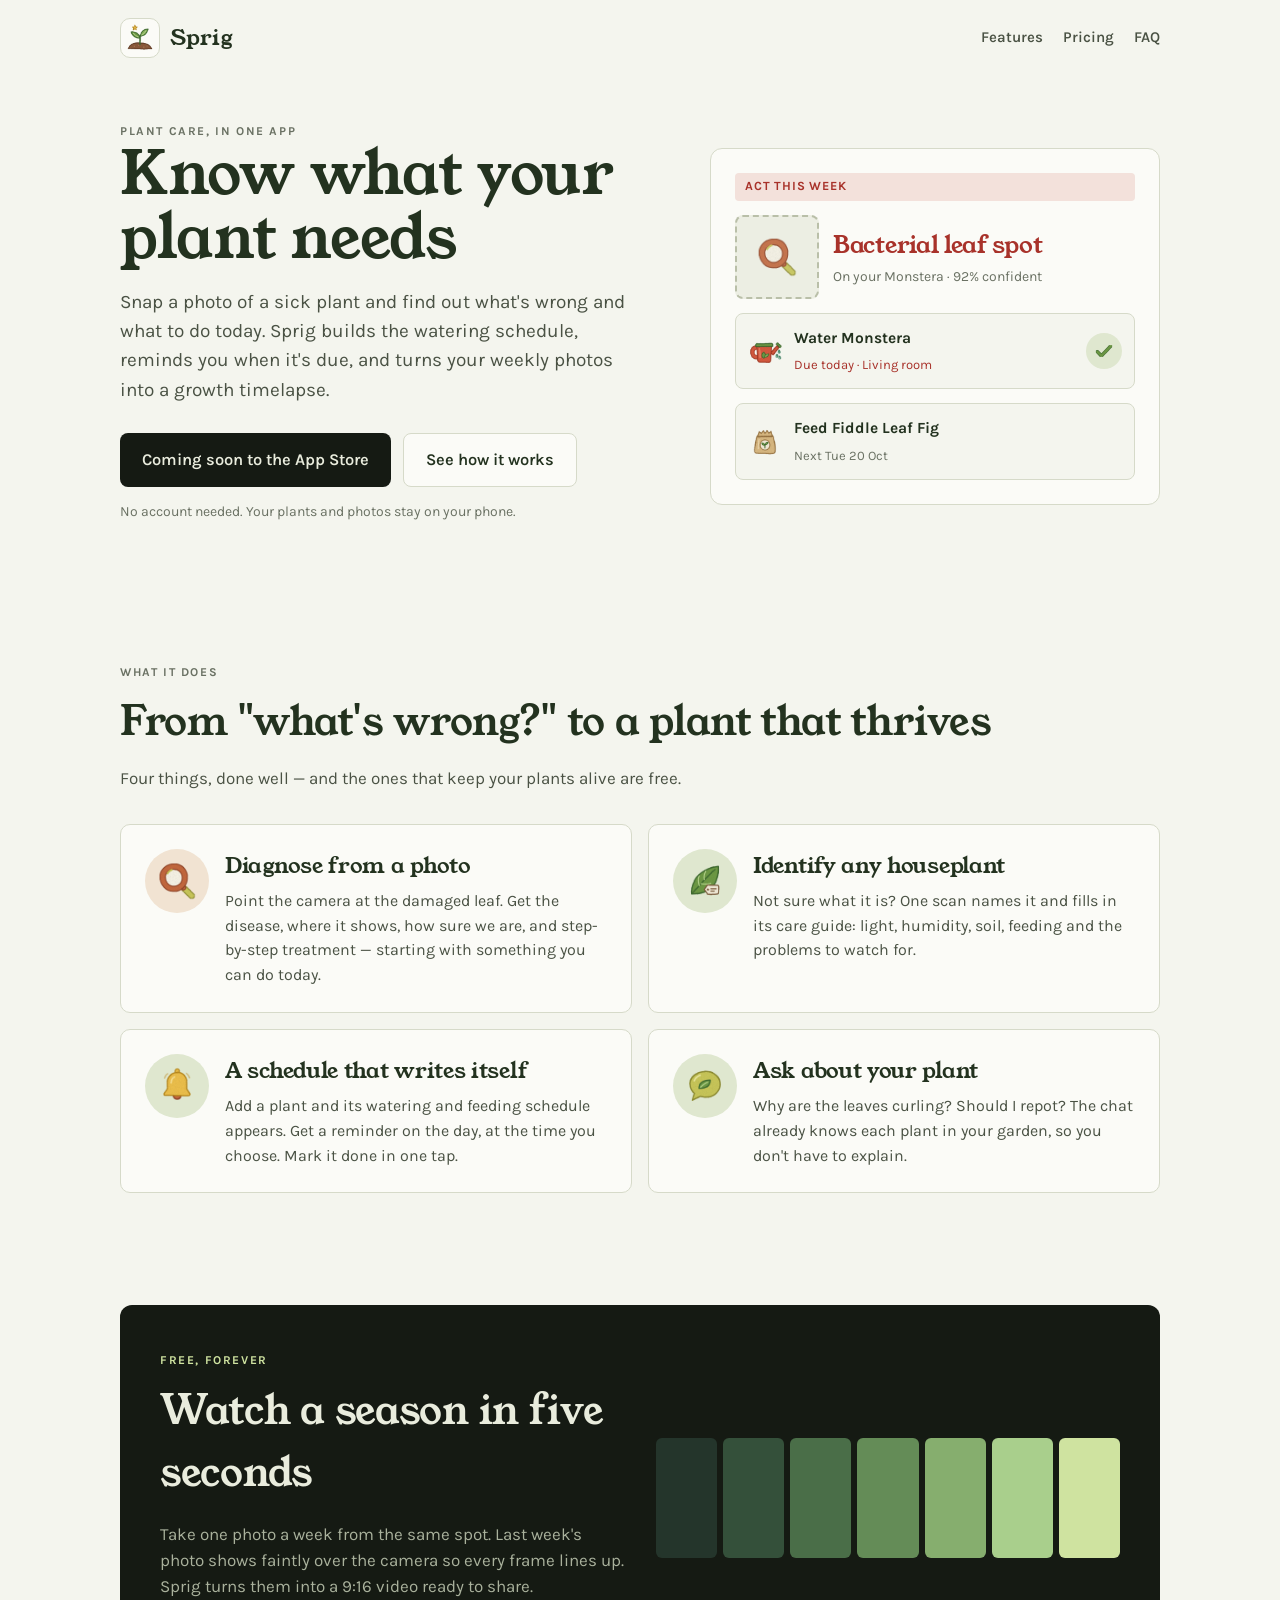
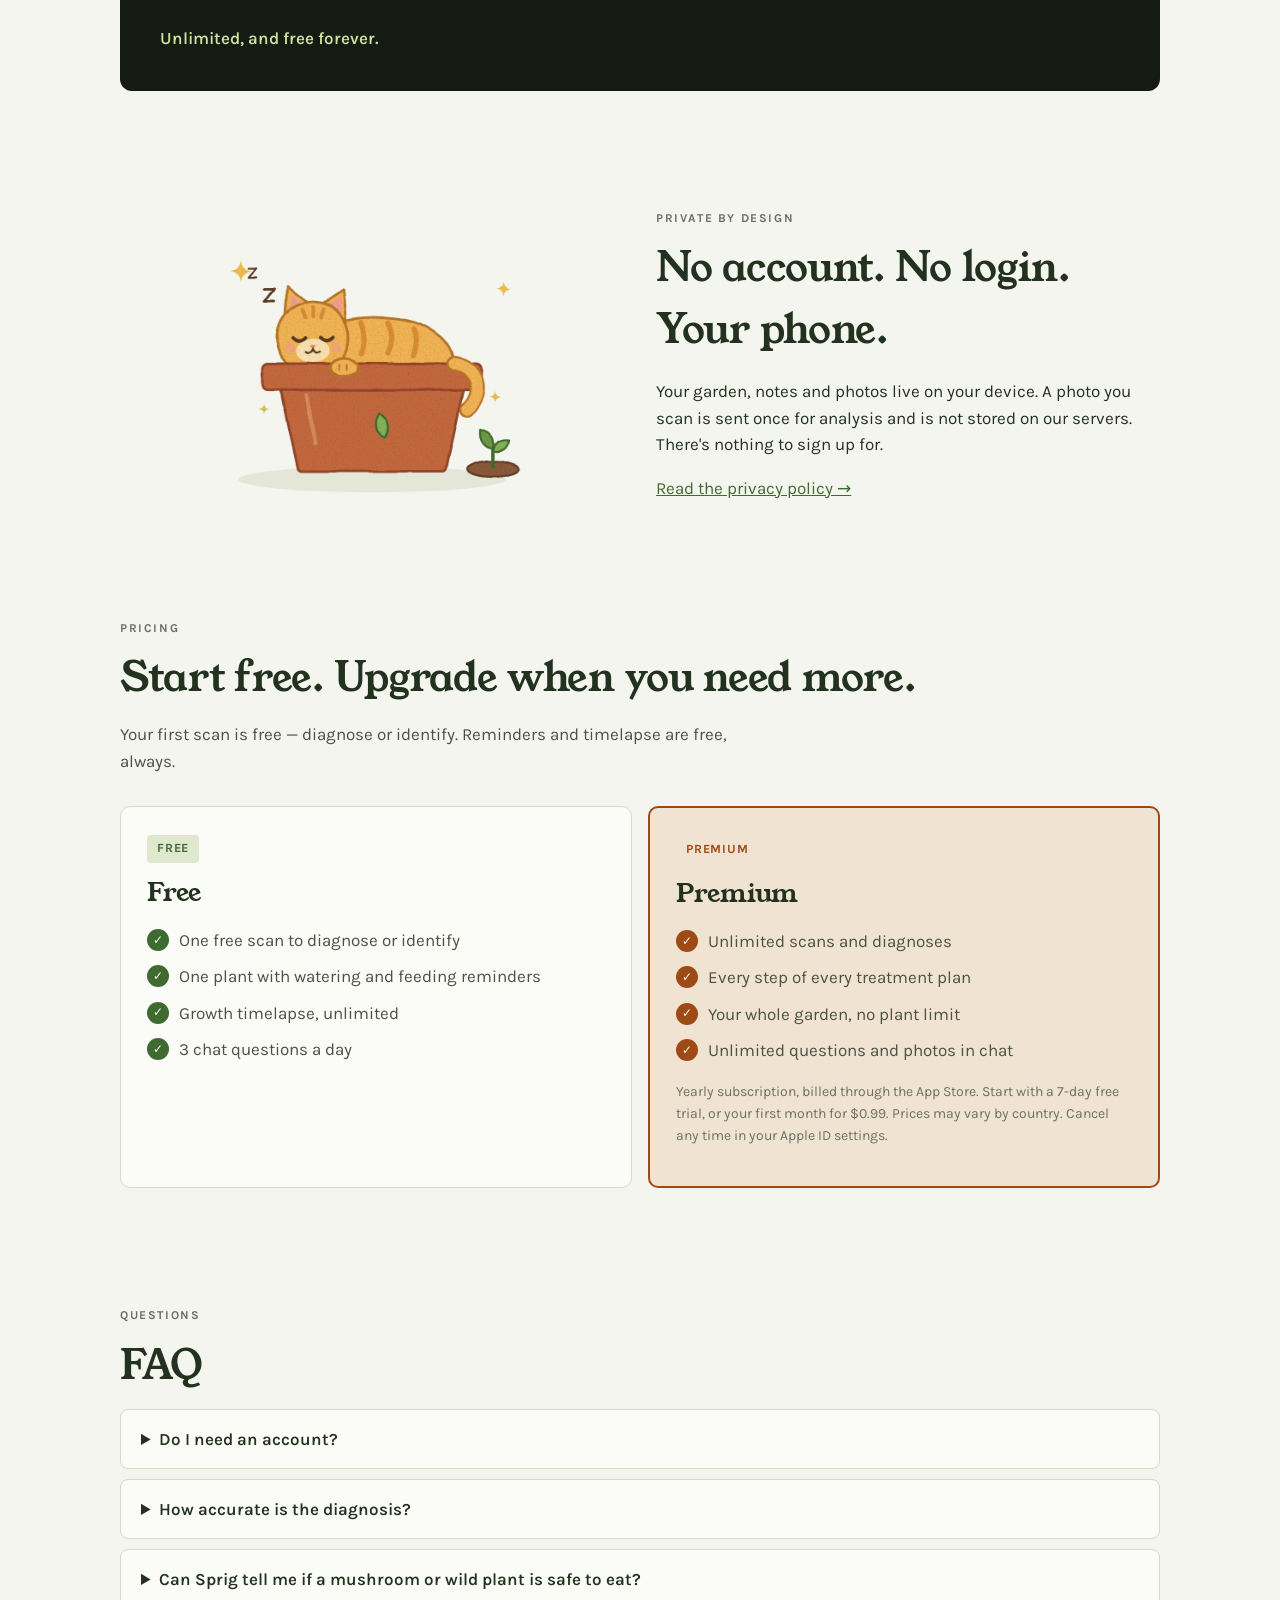
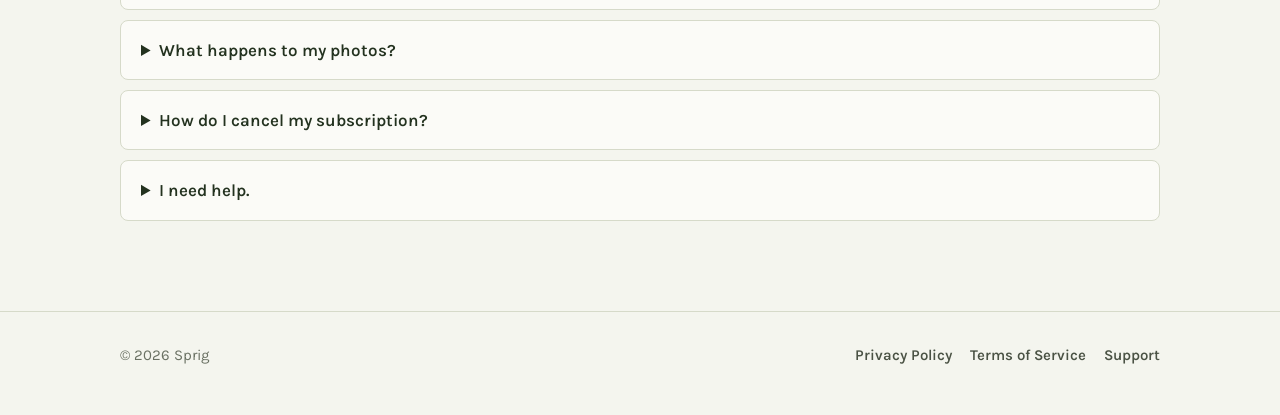
==== index.html @ 71e0907e "Landing page, Privacy Policy and Terms of Service Static site in the app's Herbarium style, deployed" ====
<!doctype html>
<html lang="en">
<head>
  <meta charset="utf-8">
  <meta name="viewport" content="width=device-width, initial-scale=1">
  <title>Sprig — Plant care, diagnosis and growth timelapse</title>
  <meta name="description" content="Scan a sick plant and find out what's wrong. Sprig builds the watering schedule, reminds you when it's due, answers your plant questions and turns weekly photos into a growth timelapse.">
  <meta property="og:title" content="Sprig — Know what your plant needs">
  <meta property="og:description" content="Diagnosis from a photo, an automatic watering schedule, a plant chat and a growth timelapse. No account needed.">
  <meta property="og:image" content="assets/img/ill_empty_timelapse.png">
  <link rel="icon" type="image/png" href="assets/icons/ic_timelapse.png">
  <link rel="apple-touch-icon" href="assets/icons/ic_timelapse.png">
  <link rel="preconnect" href="https://fonts.googleapis.com">
  <link rel="preconnect" href="https://fonts.gstatic.com" crossorigin>
  <link href="https://fonts.googleapis.com/css2?family=Karla:ital,wght@0,400;0,500;0,600;0,700;1,400&family=Young+Serif&display=swap" rel="stylesheet">
  <link rel="stylesheet" href="styles.css">
</head>
<body>
  <header class="wrap top">
    <a class="brand" href="./"><span class="tile"><img src="assets/icons/ic_timelapse.png" alt=""></span><span>Sprig</span></a>
    <nav>
      <a class="hide-sm" href="#features">Features</a>
      <a class="hide-sm" href="#pricing">Pricing</a>
      <a href="#faq">FAQ</a>
    </nav>
  </header>

  <main>
    <div class="wrap hero">
      <div>
        <span class="overline">Plant care, in one app</span>
        <h1>Know what your plant needs</h1>
        <p class="lead">Snap a photo of a sick plant and find out what's wrong and what to do today. Sprig builds the watering schedule, reminds you when it's due, and turns your weekly photos into a growth timelapse.</p>
        <div class="cta">
          <span class="btn dark" aria-label="Coming soon to the App Store"> Coming soon to the App Store</span>
          <a class="btn outline" href="#features">See how it works</a>
        </div>
        <p class="note">No account needed. Your plants and photos stay on your phone.</p>
      </div>
      <div class="hero-art" aria-hidden="true">
        <span class="chip alert">Act this week</span>
        <div class="dx">
          <div class="ph"><img src="assets/icons/ic_diagnose.png" alt=""></div>
          <div><h3>Bacterial leaf spot</h3><p>On your Monstera · 92% confident</p></div>
        </div>
        <div class="task">
          <img src="assets/icons/ic_water.png" alt="">
          <div><b>Water Monstera</b><span>Due today · Living room</span></div>
          <div class="done"><img src="assets/icons/ic_done.png" alt=""></div>
        </div>
        <div class="task">
          <img src="assets/icons/ic_feed.png" alt="">
          <div><b>Feed Fiddle Leaf Fig</b><span style="color:var(--text-muted)">Next Tue 20 Oct</span></div>
        </div>
      </div>
    </div>

    <section id="features">
      <div class="wrap">
        <span class="overline">What it does</span>
        <h2>From "what's wrong?" to a plant that thrives</h2>
        <p class="sub">Four things, done well — and the ones that keep your plants alive are free.</p>
        <div class="features">
          <div class="feature">
            <div class="circle warm"><img src="assets/icons/ic_diagnose.png" alt=""></div>
            <div><h3>Diagnose from a photo</h3><p>Point the camera at the damaged leaf. Get the disease, where it shows, how sure we are, and step-by-step treatment — starting with something you can do today.</p></div>
          </div>
          <div class="feature">
            <div class="circle"><img src="assets/icons/ic_identify.png" alt=""></div>
            <div><h3>Identify any houseplant</h3><p>Not sure what it is? One scan names it and fills in its care guide: light, humidity, soil, feeding and the problems to watch for.</p></div>
          </div>
          <div class="feature">
            <div class="circle"><img src="assets/icons/ic_reminder.png" alt=""></div>
            <div><h3>A schedule that writes itself</h3><p>Add a plant and its watering and feeding schedule appears. Get a reminder on the day, at the time you choose. Mark it done in one tap.</p></div>
          </div>
          <div class="feature">
            <div class="circle"><img src="assets/icons/ic_chat.png" alt=""></div>
            <div><h3>Ask about your plant</h3><p>Why are the leaves curling? Should I repot? The chat already knows each plant in your garden, so you don't have to explain.</p></div>
          </div>
        </div>
      </div>
    </section>

    <section>
      <div class="wrap">
        <div class="timelapse">
          <div>
            <span class="overline">Free, forever</span>
            <h2>Watch a season in five seconds</h2>
            <p>Take one photo a week from the same spot. Last week's photo shows faintly over the camera so every frame lines up. Sprig turns them into a 9:16 video ready to share.</p>
            <span class="tag">Unlimited, and free forever.</span>
          </div>
          <div class="strip" aria-hidden="true">
            <span style="background:#24352B"></span><span style="background:#34503A"></span><span style="background:#4A6E48"></span><span style="background:#648C57"></span><span style="background:#86AE6E"></span><span style="background:#A9CF8C"></span><span style="background:#CFE3A0"></span>
          </div>
        </div>
      </div>
    </section>

    <section>
      <div class="wrap illo">
        <img src="assets/img/ill_empty_garden.png" alt="An orange cat asleep in an empty flower pot">
        <div>
          <span class="overline">Private by design</span>
          <h2>No account. No login. Your phone.</h2>
          <p class="sub">Your garden, notes and photos live on your device. A photo you scan is sent once for analysis and is not stored on our servers. There's nothing to sign up for.</p>
          <a href="privacy.html">Read the privacy policy →</a>
        </div>
      </div>
    </section>

    <section id="pricing">
      <div class="wrap">
        <span class="overline">Pricing</span>
        <h2>Start free. Upgrade when you need more.</h2>
        <p class="sub">Your first scan is free — diagnose or identify. Reminders and timelapse are free, always.</p>
        <div class="plans">
          <div class="plan">
            <span class="chip ok">Free</span>
            <h3>Free</h3>
            <ul>
              <li>One free scan to diagnose or identify</li>
              <li>One plant with watering and feeding reminders</li>
              <li>Growth timelapse, unlimited</li>
              <li>3 chat questions a day</li>
            </ul>
          </div>
          <div class="plan premium">
            <span class="chip premium">Premium</span>
            <h3>Premium</h3>
            <ul>
              <li>Unlimited scans and diagnoses</li>
              <li>Every step of every treatment plan</li>
              <li>Your whole garden, no plant limit</li>
              <li>Unlimited questions and photos in chat</li>
            </ul>
            <p class="price">Yearly subscription, billed through the App Store. Start with a 7-day free trial, or your first month for $0.99. Prices may vary by country. Cancel any time in your Apple ID settings.</p>
          </div>
        </div>
      </div>
    </section>

    <section id="faq" class="faq">
      <div class="wrap">
        <span class="overline">Questions</span>
        <h2>FAQ</h2>
        <details><summary>Do I need an account?</summary><p>No. Sprig works without sign-up. Your purchases are tied to your Apple ID, so you can restore them on a new device from Settings → Restore purchases.</p></details>
        <details><summary>How accurate is the diagnosis?</summary><p>Sprig uses an AI model and shows how confident it is. A clear, well-lit photo of the affected leaf gives the best result. Treat the result as guidance, not a guarantee — if a plant matters a lot to you, check with a local nursery too.</p></details>
        <details><summary>Can Sprig tell me if a mushroom or wild plant is safe to eat?</summary><p>No, and it never will. Misidentifying something you eat can poison you. Sprig declines these questions on purpose.</p></details>
        <details><summary>What happens to my photos?</summary><p>They stay on your phone. When you scan, the photo is sent once to be analysed and is not kept on our servers. See the <a href="privacy.html">privacy policy</a> for the details.</p></details>
        <details><summary>How do I cancel my subscription?</summary><p>On your iPhone: Settings → your name → Subscriptions → Sprig → Cancel. You keep Premium until the end of the period you paid for.</p></details>
        <details><summary>I need help.</summary><p>Email <a href="mailto:leemint2802@gmail.com">leemint2802@gmail.com</a> — a real person reads every message.</p></details>
      </div>
    </section>
  </main>

  <footer>
    <div class="wrap row">
      <span>© 2026 Sprig</span>
      <nav>
        <a href="privacy.html">Privacy Policy</a>
        <a href="terms.html">Terms of Service</a>
        <a href="mailto:leemint2802@gmail.com">Support</a>
      </nav>
    </div>
  </footer>
</body>
</html>
---- styles.css ----
/* Sprig — Herbarium tokens, the same as the app (docs/design/plantdoc-tokens.json). */
:root {
  --bg-page: #F4F5EE;
  --bg-card: #FBFBF7;
  --bg-surface: #E9ECDF;
  --bg-sunken: #ECEEE3;
  --text-primary: #23321F;
  --text-body: #4A5244;
  --text-muted: #6A7163;
  --border: #D6DAC9;
  --brand: #3F6B30;
  --brand-tint: #DFE7CF;
  --on-brand: #FBFBF7;
  --paywall: #9E4A17;
  --paywall-tint: #F1E3D2;
  --dark: #151A13;
  --dark-text: #E9ECDD;
  --dark-sub: #A9B19C;
  --accent: #CFE3A0;
  --display: 'Young Serif', Georgia, serif;
  --body: 'Karla', system-ui, -apple-system, sans-serif;
}

* { box-sizing: border-box; }
html { -webkit-text-size-adjust: 100%; }
body {
  margin: 0;
  background: var(--bg-page);
  color: var(--text-primary);
  font: 400 17px/1.55 var(--body);
}
img { max-width: 100%; display: block; }
a { color: var(--brand); }
h1, h2, h3 { font-family: var(--display); font-weight: 400; margin: 0; letter-spacing: -0.3px; }

.wrap { max-width: 1080px; margin: 0 auto; padding: 0 20px; }

/* --- header ----------------------------------------------------------- */
.top {
  display: flex; align-items: center; justify-content: space-between;
  padding-block: 18px;
}
.brand { display: flex; align-items: center; gap: 10px; text-decoration: none; color: var(--text-primary); }
.brand .tile {
  width: 40px; height: 40px; border-radius: 10px; background: var(--bg-card);
  border: 1px solid var(--border); display: grid; place-items: center;
}
.brand .tile img { width: 30px; }
.brand span { font: 400 22px/1 var(--display); }
.top nav { display: flex; gap: 20px; font-weight: 600; font-size: 15px; }
.top nav a { color: var(--text-body); text-decoration: none; }
.top nav a:hover { color: var(--brand); }

/* --- buttons ---------------------------------------------------------- */
.btn {
  display: inline-flex; align-items: center; justify-content: center; gap: 8px;
  height: 54px; padding: 0 22px; border-radius: 8px;
  font: 600 16.5px/1 var(--body); text-decoration: none; border: 0;
}
.btn.primary { background: var(--brand); color: var(--on-brand); }
.btn.outline { background: var(--bg-card); color: var(--text-primary); border: 1px solid var(--border); }
.btn.dark { background: var(--dark); color: var(--dark-text); }
.btn small { font-weight: 500; opacity: .75; }

/* --- hero ------------------------------------------------------------- */
.hero {
  display: grid; grid-template-columns: 1.1fr .9fr; gap: 40px; align-items: center;
  padding-block: 40px 64px;
}
.hero h1 { font-size: clamp(38px, 6vw, 60px); line-height: 1.06; }
.hero p.lead { font-size: 19px; color: var(--text-body); max-width: 520px; margin: 18px 0 28px; }
.hero .cta { display: flex; flex-wrap: wrap; gap: 12px; align-items: center; }
.hero .note { margin-top: 14px; font-size: 14px; color: var(--text-muted); }
.hero-art {
  background: var(--bg-card); border: 1px solid var(--border); border-radius: 12px;
  padding: 24px; display: grid; gap: 14px;
}
.chip {
  display: inline-flex; align-items: center; gap: 6px; height: 28px; padding: 0 10px;
  border-radius: 4px; font-size: 12.5px; font-weight: 700; letter-spacing: .8px; text-transform: uppercase;
}
.chip.alert { background: #F3E1DB; color: #A8322A; }
.chip.ok { background: var(--brand-tint); color: var(--brand); }
.chip.premium { background: var(--paywall-tint); color: var(--paywall); }
.dx { display: flex; gap: 14px; align-items: center; }
.dx .ph {
  width: 84px; height: 84px; border-radius: 8px; flex: none;
  background: var(--bg-sunken); border: 2px dashed #B9BFA8; display: grid; place-items: center;
}
.dx .ph img { width: 44px; opacity: .9; }
.dx h3 { font-size: 24px; color: #A8322A; }
.dx p { margin: 2px 0 0; font-size: 14px; color: var(--text-muted); }
.task {
  display: flex; align-items: center; gap: 12px; padding: 12px; border-radius: 8px;
  border: 1px solid var(--border); background: var(--bg-page);
}
.task img { width: 34px; }
.task b { display: block; font-size: 15.5px; }
.task span { font-size: 13px; color: #A8322A; }
.task .done { margin-left: auto; width: 36px; height: 36px; border-radius: 50%; background: var(--brand-tint); display: grid; place-items: center; }
.task .done img { width: 24px; }

/* --- sections --------------------------------------------------------- */
section { padding: 56px 0; }
.overline { font-size: 12px; font-weight: 700; letter-spacing: 1.6px; text-transform: uppercase; color: var(--text-muted); }
section h2 { font-size: clamp(30px, 4vw, 40px); margin: 8px 0 12px; }
section > .wrap > p.sub { color: var(--text-body); max-width: 620px; margin: 0 0 32px; }

.features { display: grid; grid-template-columns: repeat(2, 1fr); gap: 16px; }
.feature {
  background: var(--bg-card); border: 1px solid var(--border); border-radius: 10px; padding: 24px;
  display: grid; grid-template-columns: 64px 1fr; gap: 16px; align-items: start;
}
.feature .circle { width: 64px; height: 64px; border-radius: 50%; background: var(--brand-tint); display: grid; place-items: center; }
.feature .circle.warm { background: var(--paywall-tint); }
.feature .circle img { width: 42px; }
.feature h3 { font-size: 22px; margin-bottom: 6px; }
.feature p { margin: 0; color: var(--text-body); font-size: 16px; }

.timelapse {
  background: var(--dark); color: var(--dark-text); border-radius: 12px; padding: 40px;
  display: grid; grid-template-columns: 1fr 1fr; gap: 32px; align-items: center;
}
.timelapse h2 { color: var(--dark-text); }
.timelapse p { color: var(--dark-sub); }
.timelapse .overline { color: var(--accent); }
.strip { display: flex; gap: 6px; }
.strip span { flex: 1; height: 120px; border-radius: 6px; }
.timelapse .tag { display: inline-block; margin-top: 8px; color: var(--accent); font-weight: 600; }

.illo { display: grid; grid-template-columns: 1fr 1fr; gap: 32px; align-items: center; }
.illo img { max-width: 360px; margin: 0 auto; }

.plans { display: grid; grid-template-columns: 1fr 1fr; gap: 16px; }
.plan { background: var(--bg-card); border: 1px solid var(--border); border-radius: 10px; padding: 26px; }
.plan.premium { border: 2px solid var(--paywall); background: var(--paywall-tint); }
.plan h3 { font-size: 26px; margin: 10px 0 14px; }
.plan ul { list-style: none; padding: 0; margin: 0; display: grid; gap: 10px; }
.plan li { display: flex; gap: 10px; align-items: flex-start; color: var(--text-body); }
.plan li::before {
  content: '✓'; flex: none; width: 22px; height: 22px; border-radius: 50%;
  background: var(--brand); color: var(--on-brand); font-size: 12px; font-weight: 700;
  display: grid; place-items: center; margin-top: 2px;
}
.plan.premium li::before { background: var(--paywall); }
.plan .price { margin-top: 18px; font-size: 14px; color: var(--text-muted); }

.faq details {
  background: var(--bg-card); border: 1px solid var(--border); border-radius: 8px;
  padding: 16px 20px; margin-bottom: 10px;
}
.faq summary { cursor: pointer; font-weight: 600; font-size: 17px; }
.faq details p { margin: 10px 0 0; color: var(--text-body); }

footer { border-top: 1px solid var(--border); padding: 32px 0 48px; margin-top: 24px; font-size: 15px; color: var(--text-muted); }
footer .row { display: flex; flex-wrap: wrap; gap: 20px; justify-content: space-between; align-items: center; }
footer nav { display: flex; gap: 18px; flex-wrap: wrap; }
footer a { color: var(--text-body); font-weight: 600; text-decoration: none; }

/* --- legal pages ------------------------------------------------------ */
.legal { max-width: 760px; padding: 24px 20px 40px; margin: 0 auto; }
.legal h1 { font-size: clamp(34px, 5vw, 44px); margin: 12px 0 6px; }
.legal .updated { color: var(--text-muted); font-size: 15px; margin-bottom: 28px; }
.legal h2 { font-size: 24px; margin: 36px 0 10px; }
.legal h3 { font: 700 17px/1.4 var(--body); margin: 20px 0 6px; }
.legal p, .legal li { color: var(--text-body); }
.legal ul { padding-left: 22px; }
.legal li { margin: 6px 0; }
.legal .box { background: var(--bg-card); border: 1px solid var(--border); border-radius: 10px; padding: 18px 20px; }
.legal table { width: 100%; border-collapse: collapse; font-size: 15px; background: var(--bg-card); border: 1px solid var(--border); border-radius: 10px; overflow: hidden; }
.legal th, .legal td { text-align: left; padding: 10px 12px; border-bottom: 1px solid var(--border); vertical-align: top; color: var(--text-body); }
.legal th { color: var(--text-primary); background: var(--bg-surface); }

@media (max-width: 820px) {
  .hero, .timelapse, .illo, .plans, .features { grid-template-columns: 1fr; }
  .hero { padding-block-start: 16px; }
  .top nav .hide-sm { display: none; }
  .timelapse { padding: 28px 22px; }
  .feature { grid-template-columns: 52px 1fr; padding: 20px; }
  .feature .circle { width: 52px; height: 52px; }
  .feature .circle img { width: 34px; }
}
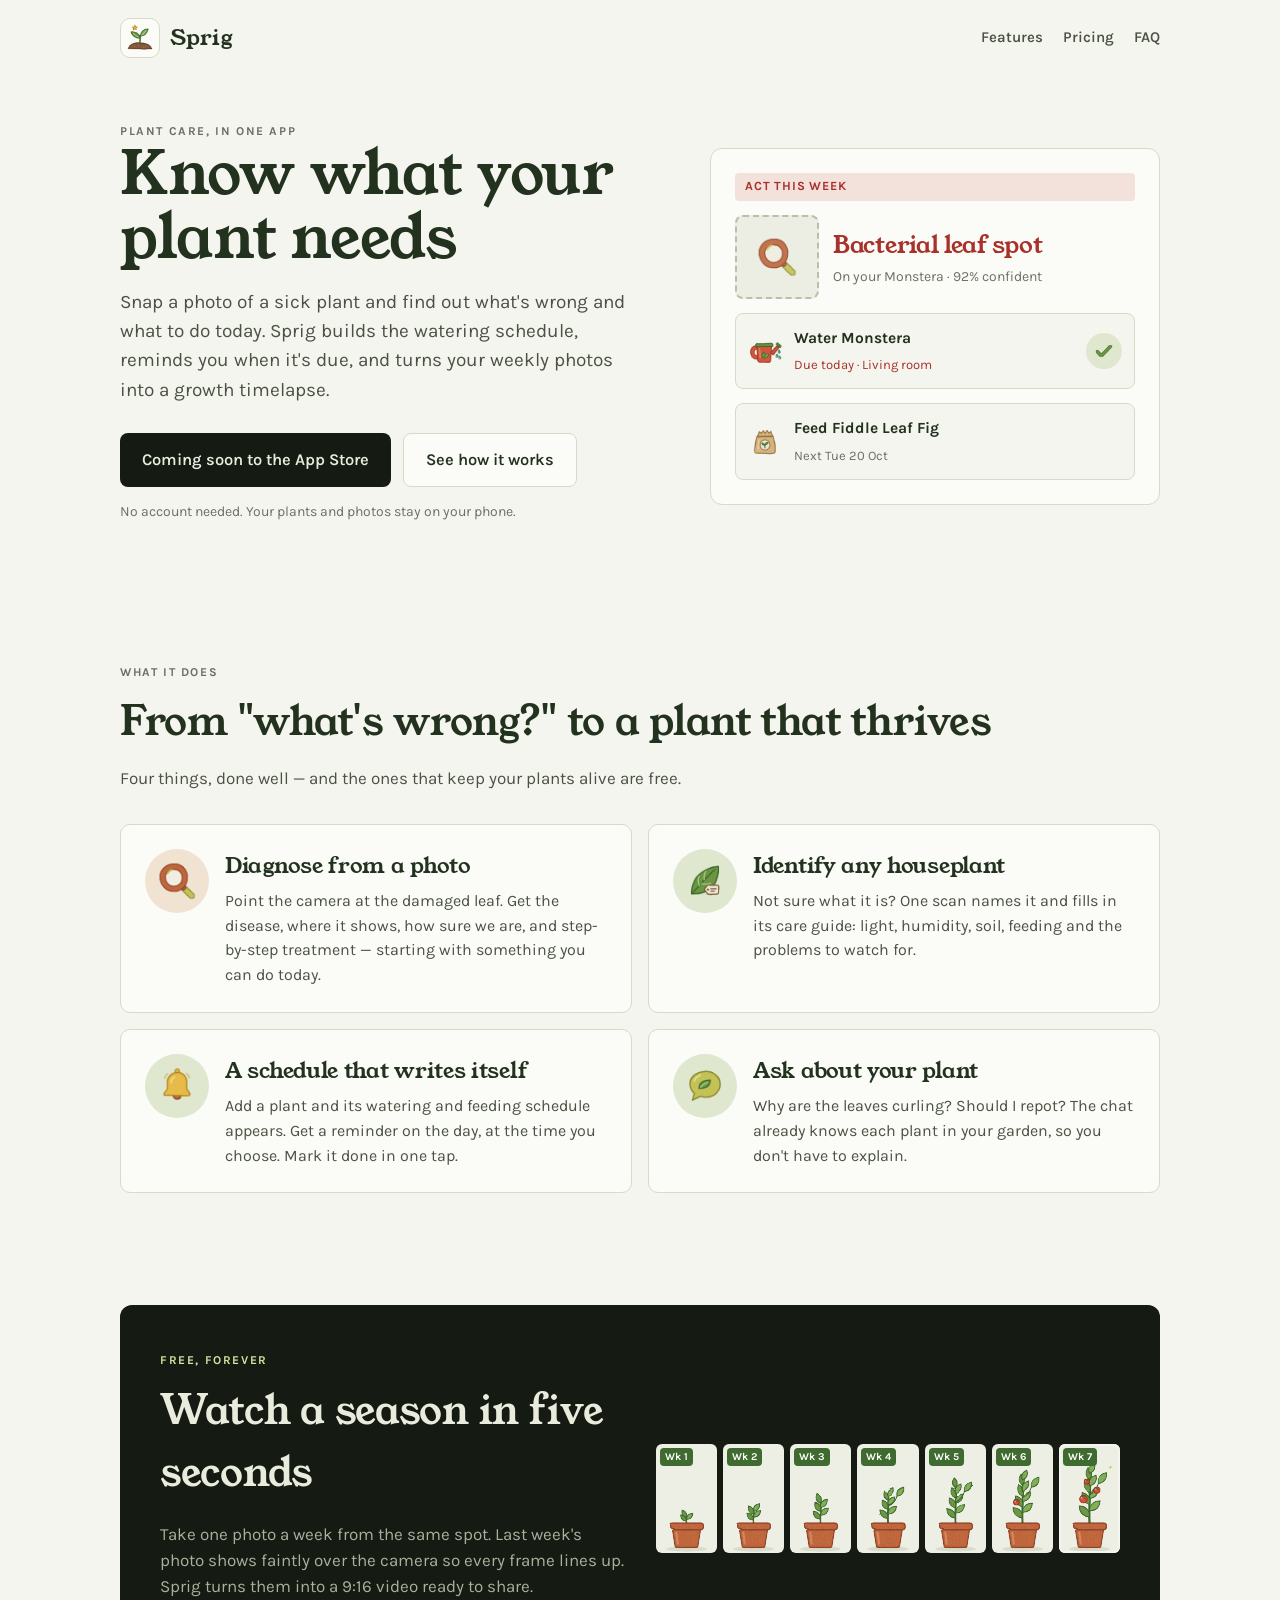
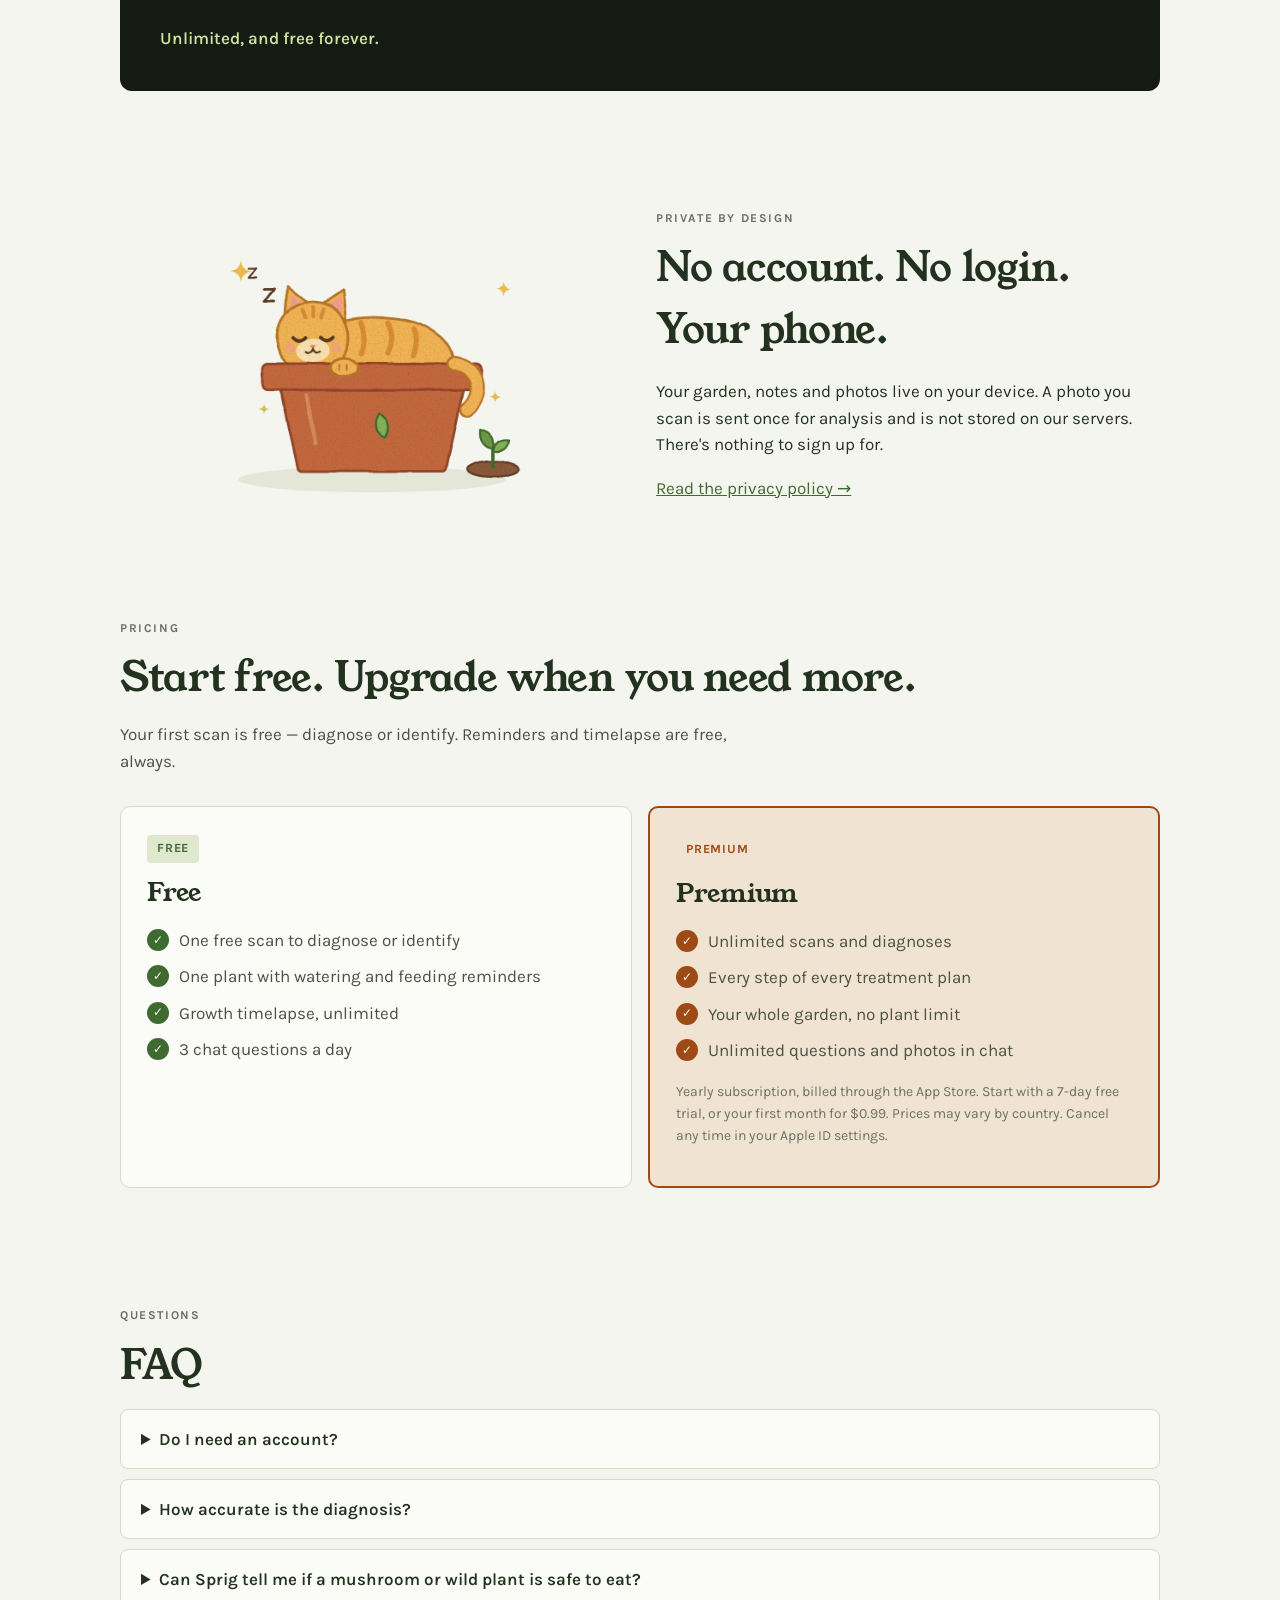
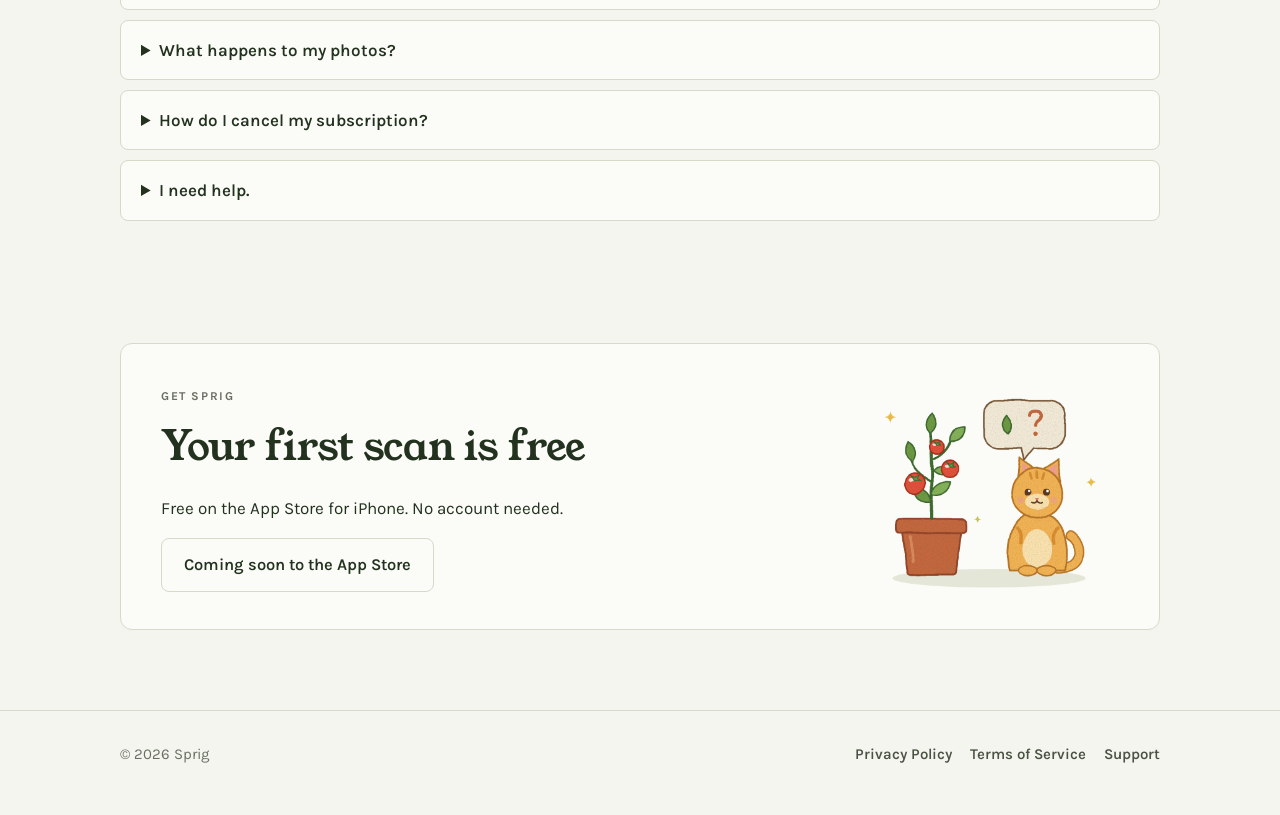
==== commit 4e8586d3: "Painted growth timelapse, App Store button and QR The timelapse strip is seven painted frames of one" ====
--- a/index.html
+++ b/index.html
@@ -15,7 +15,8 @@
   <link href="https://fonts.googleapis.com/css2?family=Karla:ital,wght@0,400;0,500;0,600;0,700;1,400&family=Young+Serif&display=swap" rel="stylesheet">
   <link rel="stylesheet" href="styles.css">
 </head>
-<body>
+<!-- Launch day: remove class="prelaunch" and the App Store button and QR code go live. -->
+<body class="prelaunch">
   <header class="wrap top">
     <a class="brand" href="./"><span class="tile"><img src="assets/icons/ic_timelapse.png" alt=""></span><span>Sprig</span></a>
     <nav>
@@ -32,10 +33,15 @@
         <h1>Know what your plant needs</h1>
         <p class="lead">Snap a photo of a sick plant and find out what's wrong and what to do today. Sprig builds the watering schedule, reminds you when it's due, and turns your weekly photos into a growth timelapse.</p>
         <div class="cta">
-          <span class="btn dark" aria-label="Coming soon to the App Store"> Coming soon to the App Store</span>
+          <a class="btn dark store-live" href="https://apps.apple.com/app/id6817727547"> Download on the App Store</a>
+          <span class="btn dark store-soon"> Coming soon to the App Store</span>
           <a class="btn outline" href="#features">See how it works</a>
         </div>
         <p class="note">No account needed. Your plants and photos stay on your phone.</p>
+        <div class="qr store-live">
+          <img src="assets/appstore-qr.svg" alt="QR code for Sprig on the App Store" width="96" height="96">
+          <span><b>On your computer?</b><br>Scan with your iPhone camera to get Sprig.</span>
+        </div>
       </div>
       <div class="hero-art" aria-hidden="true">
         <span class="chip alert">Act this week</span>
@@ -90,8 +96,14 @@
             <p>Take one photo a week from the same spot. Last week's photo shows faintly over the camera so every frame lines up. Sprig turns them into a 9:16 video ready to share.</p>
             <span class="tag">Unlimited, and free forever.</span>
           </div>
-          <div class="strip" aria-hidden="true">
-            <span style="background:#24352B"></span><span style="background:#34503A"></span><span style="background:#4A6E48"></span><span style="background:#648C57"></span><span style="background:#86AE6E"></span><span style="background:#A9CF8C"></span><span style="background:#CFE3A0"></span>
+          <div class="strip" role="img" aria-label="Seven weekly photos of one plant in the same pot, growing from a seedling to a tomato plant">
+            <figure><img src="assets/growth/frame-1.svg" alt=""><figcaption>Wk 1</figcaption></figure>
+            <figure><img src="assets/growth/frame-2.svg" alt=""><figcaption>Wk 2</figcaption></figure>
+            <figure><img src="assets/growth/frame-3.svg" alt=""><figcaption>Wk 3</figcaption></figure>
+            <figure><img src="assets/growth/frame-4.svg" alt=""><figcaption>Wk 4</figcaption></figure>
+            <figure><img src="assets/growth/frame-5.svg" alt=""><figcaption>Wk 5</figcaption></figure>
+            <figure><img src="assets/growth/frame-6.svg" alt=""><figcaption>Wk 6</figcaption></figure>
+            <figure><img src="assets/growth/frame-7.svg" alt=""><figcaption>Wk 7</figcaption></figure>
           </div>
         </div>
       </div>
@@ -152,6 +164,21 @@
         <details><summary>I need help.</summary><p>Email <a href="mailto:leemint2802@gmail.com">leemint2802@gmail.com</a> — a real person reads every message.</p></details>
       </div>
     </section>
+    <section id="download">
+      <div class="wrap">
+        <div class="get">
+          <div>
+            <span class="overline">Get Sprig</span>
+            <h2>Your first scan is free</h2>
+            <p class="sub">Free on the App Store for iPhone. No account needed.</p>
+            <a class="btn primary store-live" href="https://apps.apple.com/app/id6817727547"> Download on the App Store</a>
+            <span class="btn outline store-soon">Coming soon to the App Store</span>
+          </div>
+          <img class="store-live" src="assets/appstore-qr.svg" alt="QR code for Sprig on the App Store" width="160" height="160">
+          <img class="store-soon art" src="assets/img/ill_empty_chat.png" alt="An orange cat looking up at a tomato plant">
+        </div>
+      </div>
+    </section>
   </main>
 
   <footer>
--- a/styles.css
+++ b/styles.css
@@ -125,7 +125,13 @@
 .timelapse p { color: var(--dark-sub); }
 .timelapse .overline { color: var(--accent); }
 .strip { display: flex; gap: 6px; }
-.strip span { flex: 1; height: 120px; border-radius: 6px; }
+.strip figure { flex: 1; margin: 0; position: relative; }
+.strip img { width: 100%; aspect-ratio: 9 / 16; border-radius: 6px; object-fit: cover; }
+.strip figure:last-child img { outline: 2.5px solid var(--bg-page); outline-offset: -2.5px; }
+.strip figcaption {
+  position: absolute; left: 4px; top: 4px; padding: 1px 5px; border-radius: 4px;
+  background: var(--brand); color: var(--on-brand); font-size: 10.5px; font-weight: 700;
+}
 .timelapse .tag { display: inline-block; margin-top: 8px; color: var(--accent); font-weight: 600; }
 
 .illo { display: grid; grid-template-columns: 1fr 1fr; gap: 32px; align-items: center; }
@@ -180,3 +186,21 @@
   .feature .circle { width: 52px; height: 52px; }
   .feature .circle img { width: 34px; }
 }
+
+/* --- App Store: live after launch, "coming soon" before -------------- */
+body.prelaunch .store-live { display: none !important; }
+body:not(.prelaunch) .store-soon { display: none !important; }
+.qr { display: flex; gap: 14px; align-items: center; margin-top: 22px; font-size: 14px; color: var(--text-muted); }
+.qr img { border-radius: 8px; border: 1px solid var(--border); }
+.qr b { color: var(--text-primary); }
+.get {
+  background: var(--bg-card); border: 1px solid var(--border); border-radius: 12px; padding: 36px 40px;
+  display: grid; grid-template-columns: 1fr auto; gap: 32px; align-items: center;
+}
+.get h2 { margin-top: 8px; }
+.get img { border-radius: 10px; }
+.get img.art { width: 260px; border-radius: 0; }
+@media (max-width: 820px) {
+  .qr, .get img { display: none !important; }  /* on the phone already: the button is enough */
+  .get { grid-template-columns: 1fr; padding: 26px 22px; }
+}
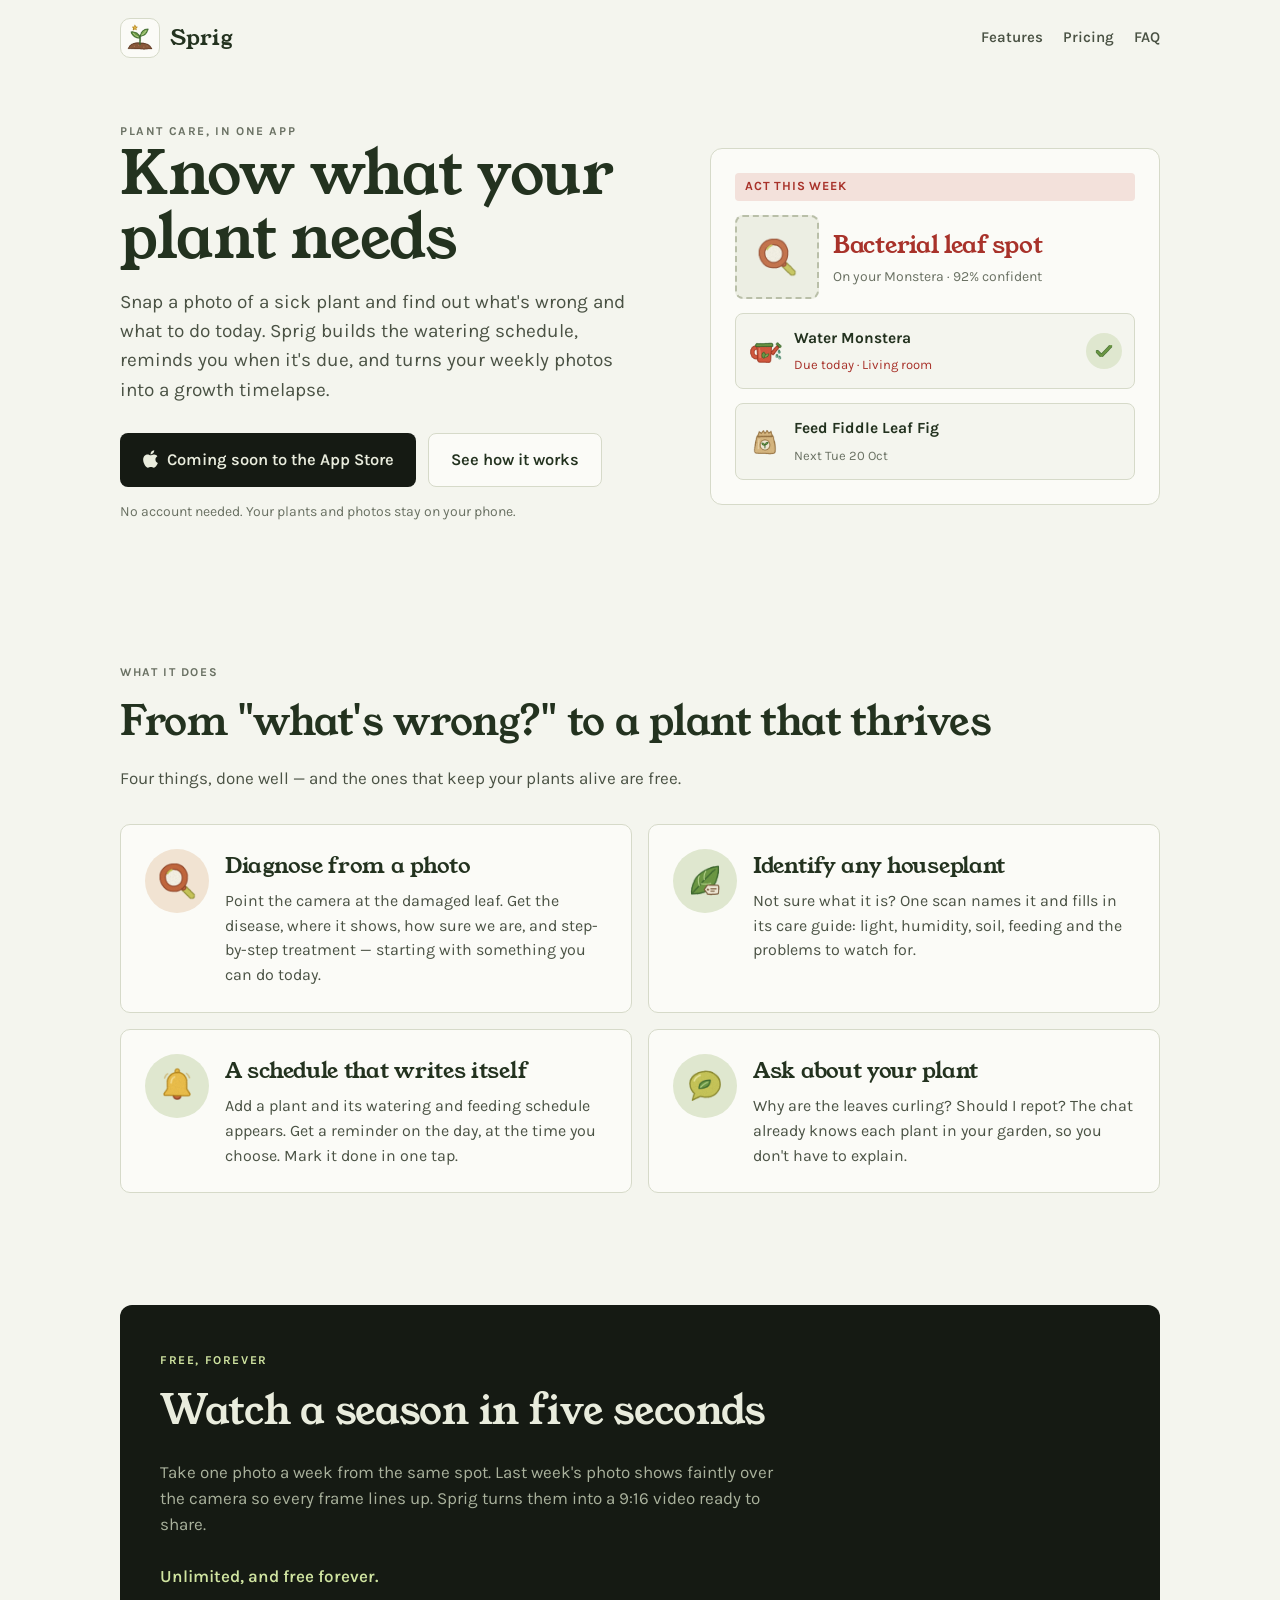
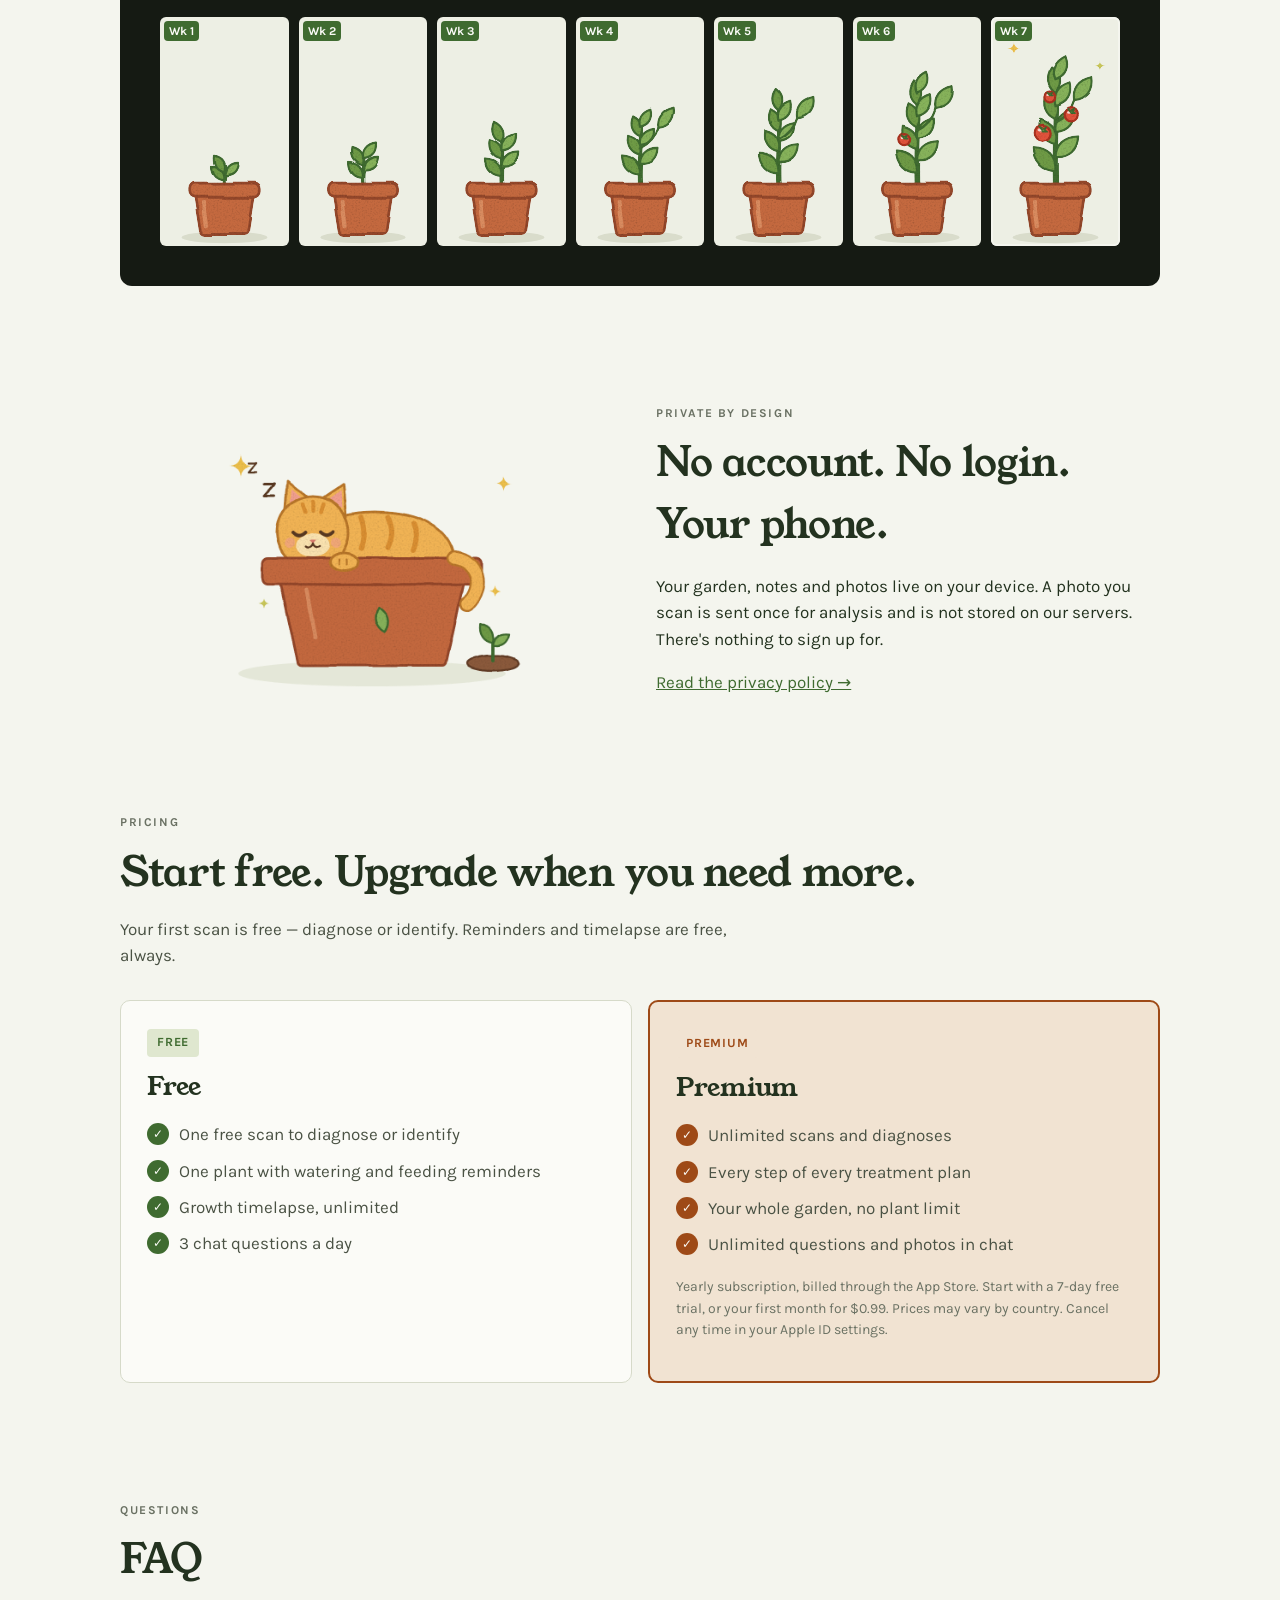
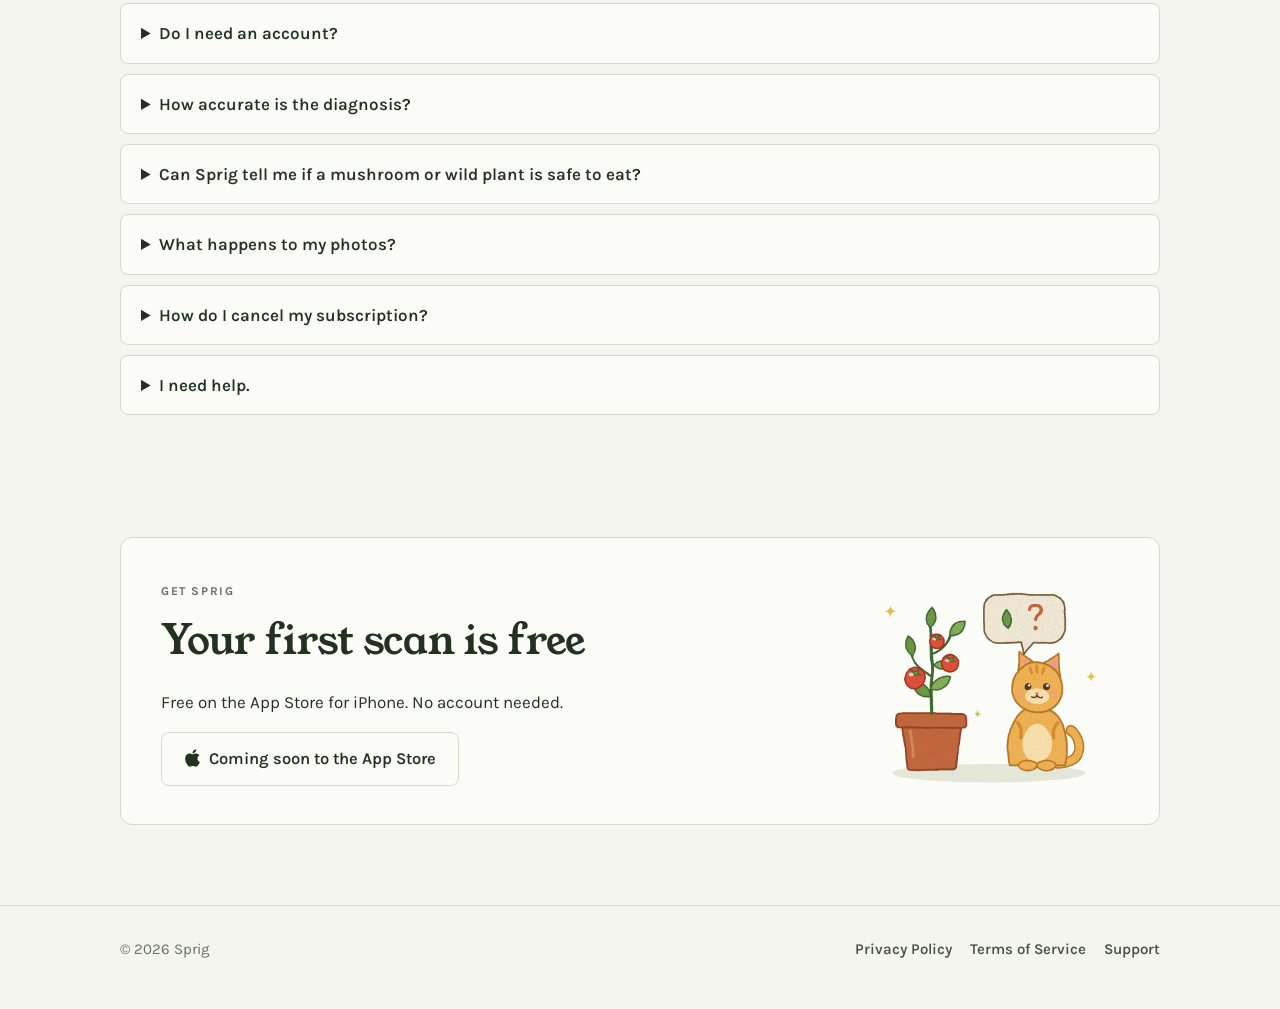
==== commit afd8ec5c: "Fix timelapse strip layout in Safari, Apple logo on store buttons, drop QR The strip is a 7-column g" ====
--- a/index.html
+++ b/index.html
@@ -15,7 +15,7 @@
   <link href="https://fonts.googleapis.com/css2?family=Karla:ital,wght@0,400;0,500;0,600;0,700;1,400&family=Young+Serif&display=swap" rel="stylesheet">
   <link rel="stylesheet" href="styles.css">
 </head>
-<!-- Launch day: remove class="prelaunch" and the App Store button and QR code go live. -->
+<!-- Launch day: remove class="prelaunch" and the App Store buttons go live. -->
 <body class="prelaunch">
   <header class="wrap top">
     <a class="brand" href="./"><span class="tile"><img src="assets/icons/ic_timelapse.png" alt=""></span><span>Sprig</span></a>
@@ -33,15 +33,11 @@
         <h1>Know what your plant needs</h1>
         <p class="lead">Snap a photo of a sick plant and find out what's wrong and what to do today. Sprig builds the watering schedule, reminds you when it's due, and turns your weekly photos into a growth timelapse.</p>
         <div class="cta">
-          <a class="btn dark store-live" href="https://apps.apple.com/app/id6817727547"> Download on the App Store</a>
-          <span class="btn dark store-soon"> Coming soon to the App Store</span>
+          <a class="btn dark store-live" href="https://apps.apple.com/app/id6817727547"><svg class="apple" viewBox="0 0 384 512" aria-hidden="true"><path fill="currentColor" d="M318.7 268.7c-.2-36.7 16.4-64.4 50-84.8-18.8-26.9-47.2-41.7-84.7-44.6-35.5-2.8-74.3 20.7-88.5 20.7-15 0-49.4-19.7-76.4-19.7C63.3 141.2 4 184.8 4 273.5q0 39.3 14.4 81.2c12.8 36.7 59 126.7 107.2 125.2 25.2-.6 43-17.9 75.8-17.9 31.8 0 48.3 17.9 76.4 17.9 48.6-.7 90.4-82.5 102.6-119.3-65.2-30.7-61.7-90-61.7-91.9zm-56.6-164.2c27.3-32.4 24.8-61.9 24-72.5-24.1 1.4-52 16.4-67.9 34.9-17.5 19.8-27.8 44.3-25.6 71.9 26.1 2 49.9-11.4 69.5-34.3z"/></svg>Download on the App Store</a>
+          <span class="btn dark store-soon"><svg class="apple" viewBox="0 0 384 512" aria-hidden="true"><path fill="currentColor" d="M318.7 268.7c-.2-36.7 16.4-64.4 50-84.8-18.8-26.9-47.2-41.7-84.7-44.6-35.5-2.8-74.3 20.7-88.5 20.7-15 0-49.4-19.7-76.4-19.7C63.3 141.2 4 184.8 4 273.5q0 39.3 14.4 81.2c12.8 36.7 59 126.7 107.2 125.2 25.2-.6 43-17.9 75.8-17.9 31.8 0 48.3 17.9 76.4 17.9 48.6-.7 90.4-82.5 102.6-119.3-65.2-30.7-61.7-90-61.7-91.9zm-56.6-164.2c27.3-32.4 24.8-61.9 24-72.5-24.1 1.4-52 16.4-67.9 34.9-17.5 19.8-27.8 44.3-25.6 71.9 26.1 2 49.9-11.4 69.5-34.3z"/></svg>Coming soon to the App Store</span>
           <a class="btn outline" href="#features">See how it works</a>
         </div>
         <p class="note">No account needed. Your plants and photos stay on your phone.</p>
-        <div class="qr store-live">
-          <img src="assets/appstore-qr.svg" alt="QR code for Sprig on the App Store" width="96" height="96">
-          <span><b>On your computer?</b><br>Scan with your iPhone camera to get Sprig.</span>
-        </div>
       </div>
       <div class="hero-art" aria-hidden="true">
         <span class="chip alert">Act this week</span>
@@ -171,11 +167,10 @@
             <span class="overline">Get Sprig</span>
             <h2>Your first scan is free</h2>
             <p class="sub">Free on the App Store for iPhone. No account needed.</p>
-            <a class="btn primary store-live" href="https://apps.apple.com/app/id6817727547"> Download on the App Store</a>
-            <span class="btn outline store-soon">Coming soon to the App Store</span>
+            <a class="btn primary store-live" href="https://apps.apple.com/app/id6817727547"><svg class="apple" viewBox="0 0 384 512" aria-hidden="true"><path fill="currentColor" d="M318.7 268.7c-.2-36.7 16.4-64.4 50-84.8-18.8-26.9-47.2-41.7-84.7-44.6-35.5-2.8-74.3 20.7-88.5 20.7-15 0-49.4-19.7-76.4-19.7C63.3 141.2 4 184.8 4 273.5q0 39.3 14.4 81.2c12.8 36.7 59 126.7 107.2 125.2 25.2-.6 43-17.9 75.8-17.9 31.8 0 48.3 17.9 76.4 17.9 48.6-.7 90.4-82.5 102.6-119.3-65.2-30.7-61.7-90-61.7-91.9zm-56.6-164.2c27.3-32.4 24.8-61.9 24-72.5-24.1 1.4-52 16.4-67.9 34.9-17.5 19.8-27.8 44.3-25.6 71.9 26.1 2 49.9-11.4 69.5-34.3z"/></svg>Download on the App Store</a>
+            <span class="btn outline store-soon"><svg class="apple" viewBox="0 0 384 512" aria-hidden="true"><path fill="currentColor" d="M318.7 268.7c-.2-36.7 16.4-64.4 50-84.8-18.8-26.9-47.2-41.7-84.7-44.6-35.5-2.8-74.3 20.7-88.5 20.7-15 0-49.4-19.7-76.4-19.7C63.3 141.2 4 184.8 4 273.5q0 39.3 14.4 81.2c12.8 36.7 59 126.7 107.2 125.2 25.2-.6 43-17.9 75.8-17.9 31.8 0 48.3 17.9 76.4 17.9 48.6-.7 90.4-82.5 102.6-119.3-65.2-30.7-61.7-90-61.7-91.9zm-56.6-164.2c27.3-32.4 24.8-61.9 24-72.5-24.1 1.4-52 16.4-67.9 34.9-17.5 19.8-27.8 44.3-25.6 71.9 26.1 2 49.9-11.4 69.5-34.3z"/></svg>Coming soon to the App Store</span>
           </div>
-          <img class="store-live" src="assets/appstore-qr.svg" alt="QR code for Sprig on the App Store" width="160" height="160">
-          <img class="store-soon art" src="assets/img/ill_empty_chat.png" alt="An orange cat looking up at a tomato plant">
+          <img class="art" src="assets/img/ill_empty_chat.png" alt="An orange cat looking up at a tomato plant">
         </div>
       </div>
     </section>
--- a/styles.css
+++ b/styles.css
@@ -119,18 +119,20 @@
 
 .timelapse {
   background: var(--dark); color: var(--dark-text); border-radius: 12px; padding: 40px;
-  display: grid; grid-template-columns: 1fr 1fr; gap: 32px; align-items: center;
-}
+  display: grid; grid-template-columns: minmax(0, 1fr); gap: 28px;
+}
+.timelapse > div:first-child { max-width: 620px; }
 .timelapse h2 { color: var(--dark-text); }
 .timelapse p { color: var(--dark-sub); }
 .timelapse .overline { color: var(--accent); }
-.strip { display: flex; gap: 6px; }
-.strip figure { flex: 1; margin: 0; position: relative; }
+.strip { display: grid; grid-template-columns: repeat(7, minmax(0, 1fr)); gap: 10px; }
+.strip figure { margin: 0; position: relative; min-width: 0; }
 .strip img { width: 100%; aspect-ratio: 9 / 16; border-radius: 6px; object-fit: cover; }
 .strip figure:last-child img { outline: 2.5px solid var(--bg-page); outline-offset: -2.5px; }
 .strip figcaption {
   position: absolute; left: 4px; top: 4px; padding: 1px 5px; border-radius: 4px;
-  background: var(--brand); color: var(--on-brand); font-size: 10.5px; font-weight: 700;
+  background: var(--brand); color: var(--on-brand); font-size: 12px; font-weight: 700;
+  white-space: nowrap; line-height: 1.5;
 }
 .timelapse .tag { display: inline-block; margin-top: 8px; color: var(--accent); font-weight: 600; }
 
@@ -190,9 +192,6 @@
 /* --- App Store: live after launch, "coming soon" before -------------- */
 body.prelaunch .store-live { display: none !important; }
 body:not(.prelaunch) .store-soon { display: none !important; }
-.qr { display: flex; gap: 14px; align-items: center; margin-top: 22px; font-size: 14px; color: var(--text-muted); }
-.qr img { border-radius: 8px; border: 1px solid var(--border); }
-.qr b { color: var(--text-primary); }
 .get {
   background: var(--bg-card); border: 1px solid var(--border); border-radius: 12px; padding: 36px 40px;
   display: grid; grid-template-columns: 1fr auto; gap: 32px; align-items: center;
@@ -201,6 +200,13 @@
 .get img { border-radius: 10px; }
 .get img.art { width: 260px; border-radius: 0; }
 @media (max-width: 820px) {
-  .qr, .get img { display: none !important; }  /* on the phone already: the button is enough */
+  .get img.art { display: none; }
   .get { grid-template-columns: 1fr; padding: 26px 22px; }
 }
+
+.btn .apple { width: 17px; height: 20px; flex: none; margin-top: -2px; }
+@media (max-width: 520px) {
+  .strip { grid-template-columns: repeat(4, minmax(0, 1fr)); }
+  .strip { gap: 6px; }
+  .strip figure:nth-child(-n+3) { display: none; }  /* phones: the last four weeks */
+}
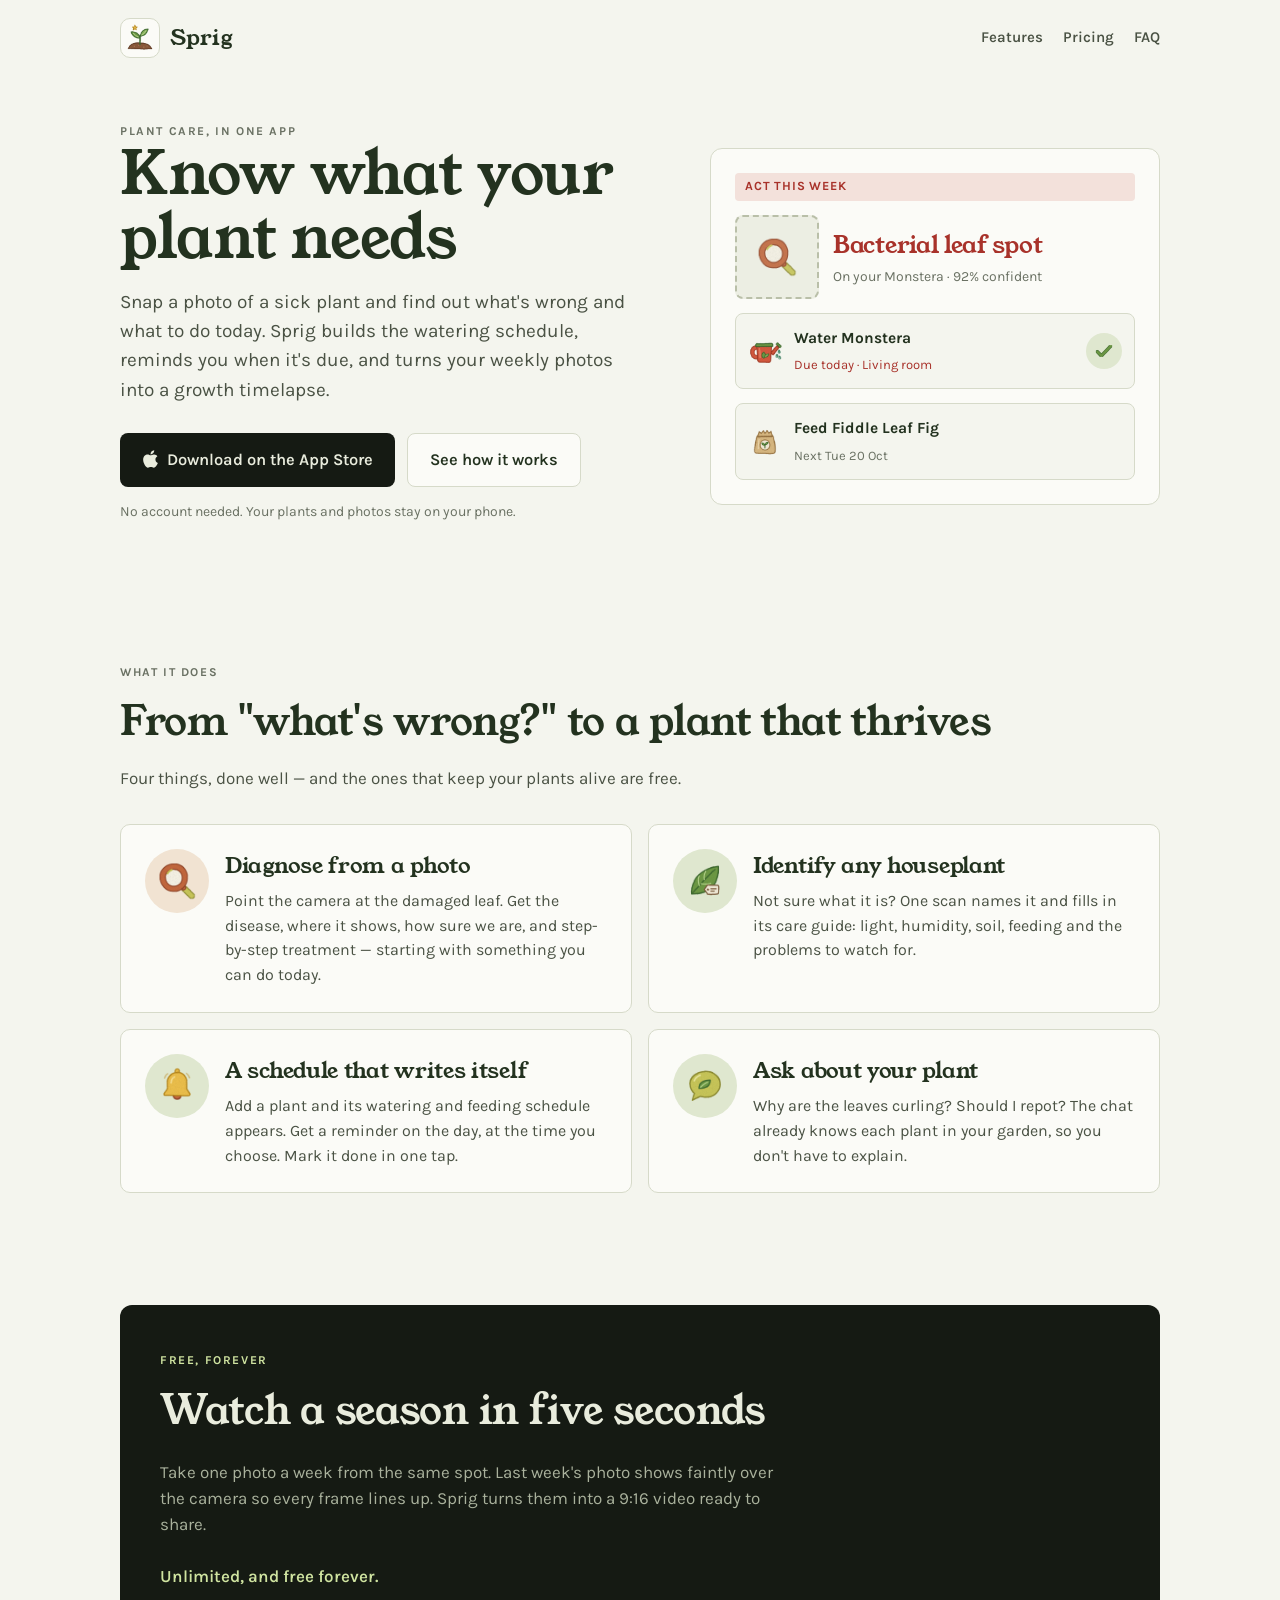
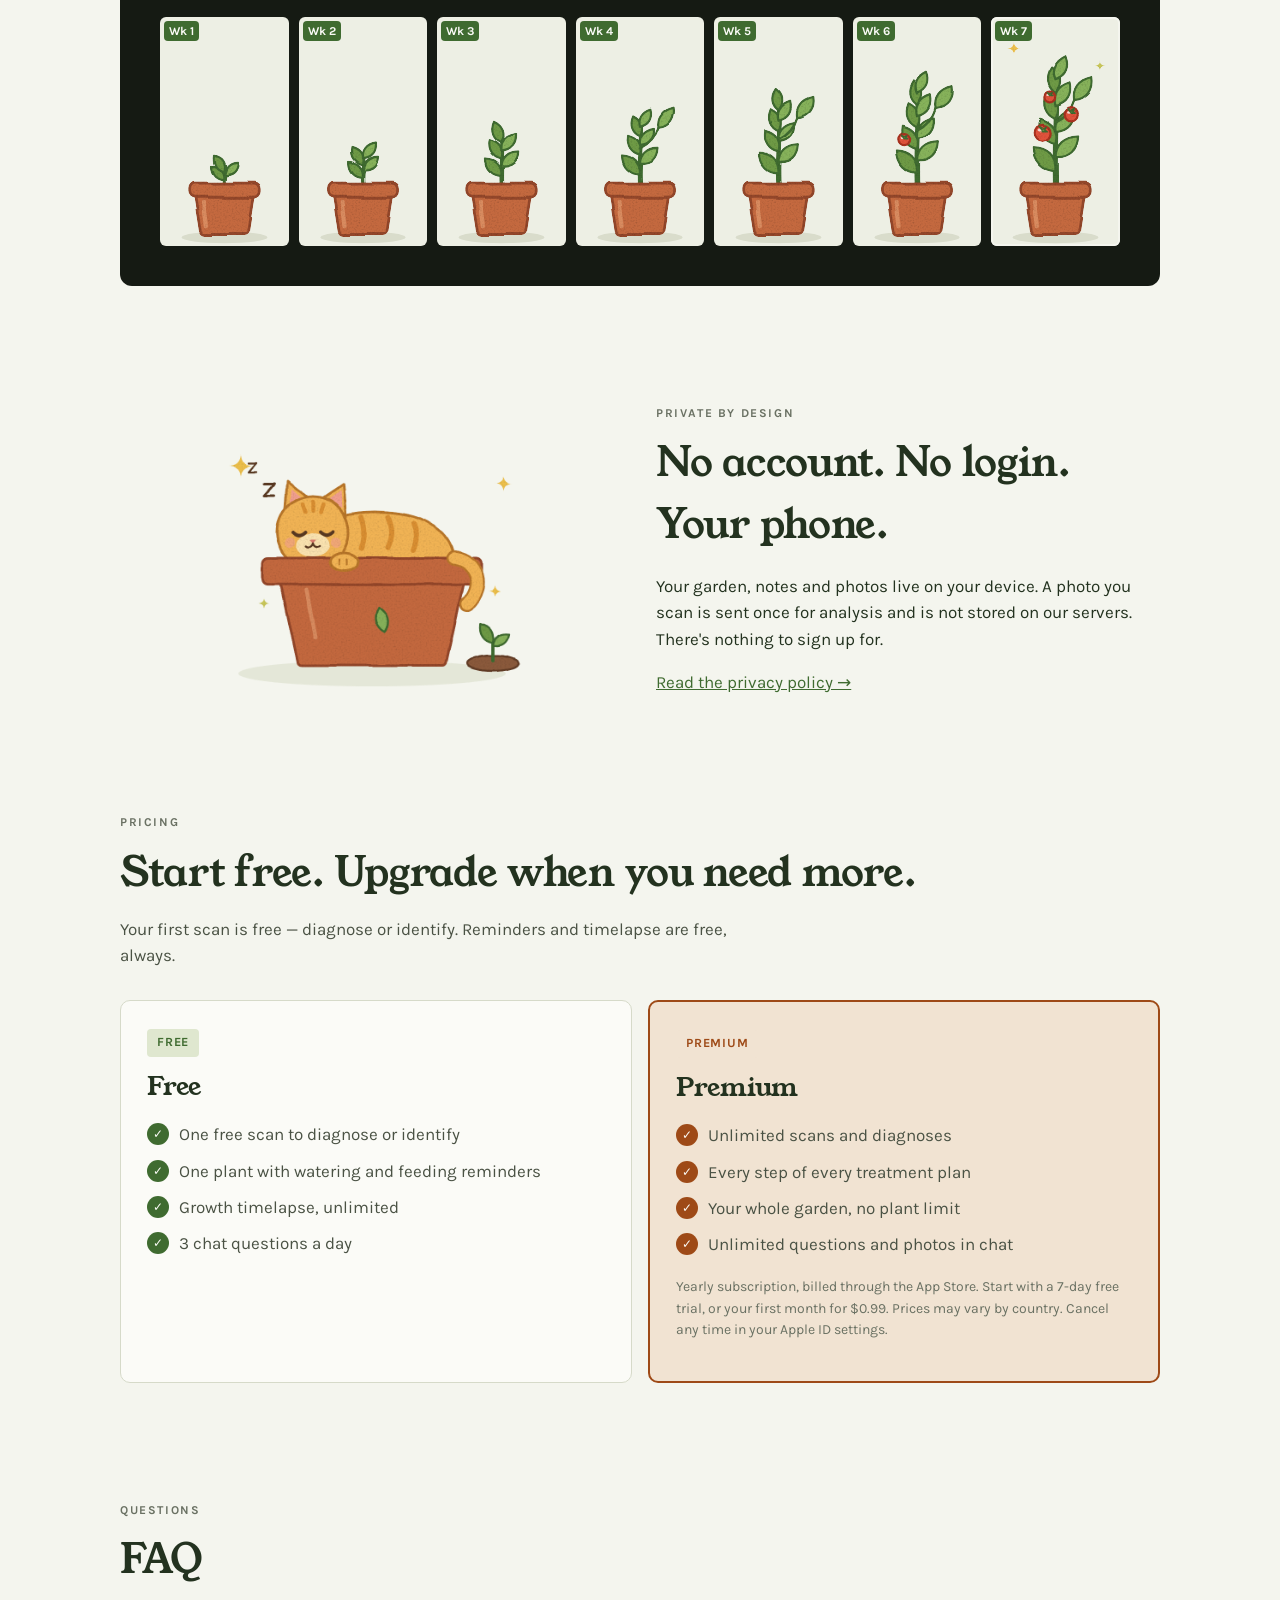
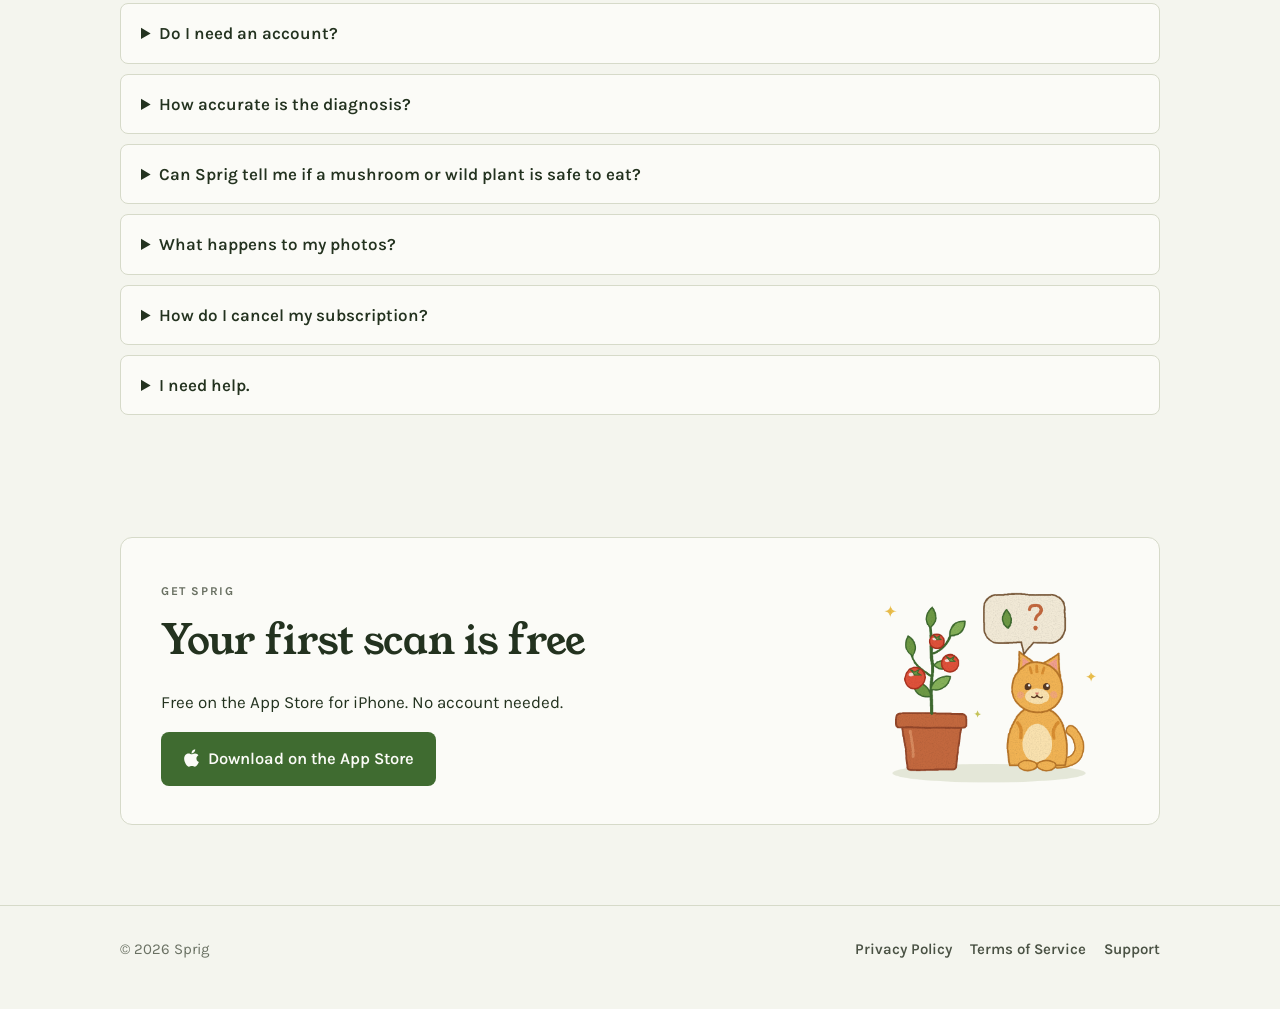
==== commit 697b3f05: "Make the App Store buttons live Co-Authored-By: Claude Opus 5.5 <noreply@anthropic.com>" ====
--- a/index.html
+++ b/index.html
@@ -15,8 +15,7 @@
   <link href="https://fonts.googleapis.com/css2?family=Karla:ital,wght@0,400;0,500;0,600;0,700;1,400&family=Young+Serif&display=swap" rel="stylesheet">
   <link rel="stylesheet" href="styles.css">
 </head>
-<!-- Launch day: remove class="prelaunch" and the App Store buttons go live. -->
-<body class="prelaunch">
+<body>
   <header class="wrap top">
     <a class="brand" href="./"><span class="tile"><img src="assets/icons/ic_timelapse.png" alt=""></span><span>Sprig</span></a>
     <nav>
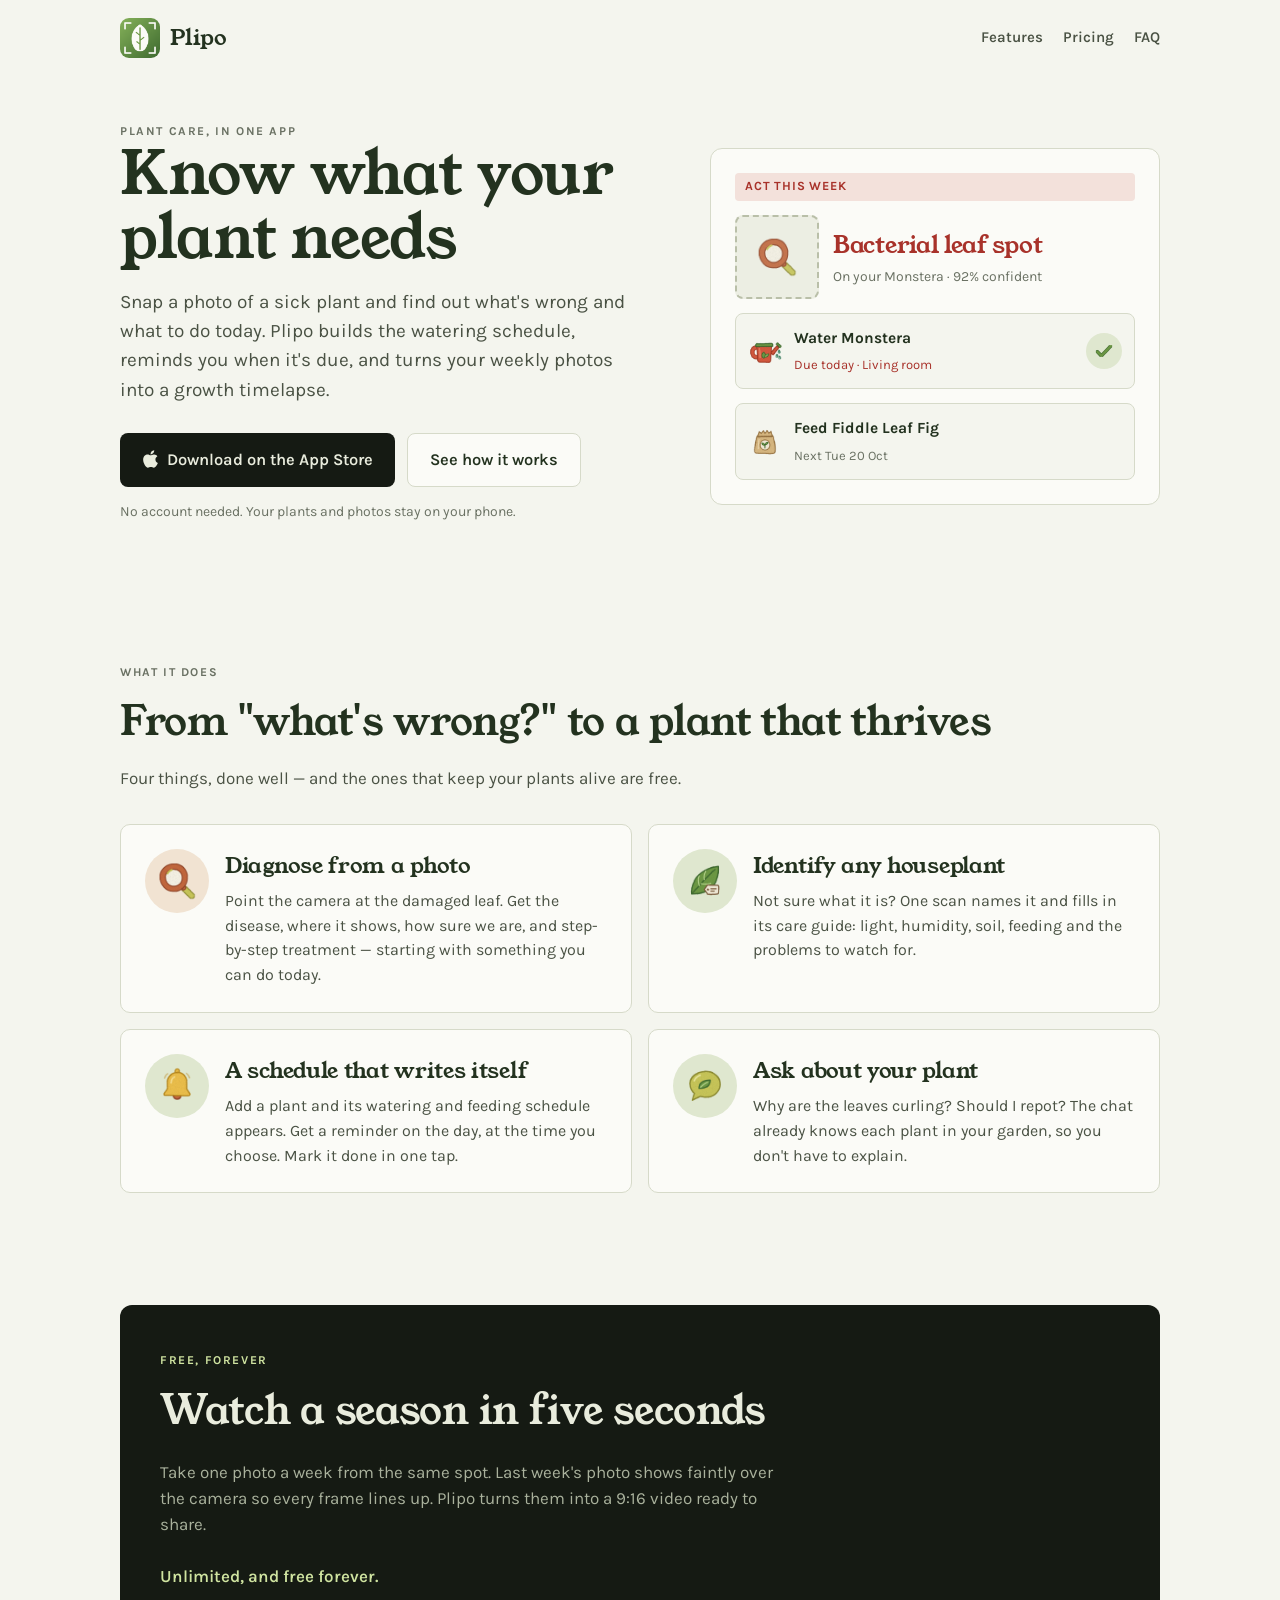
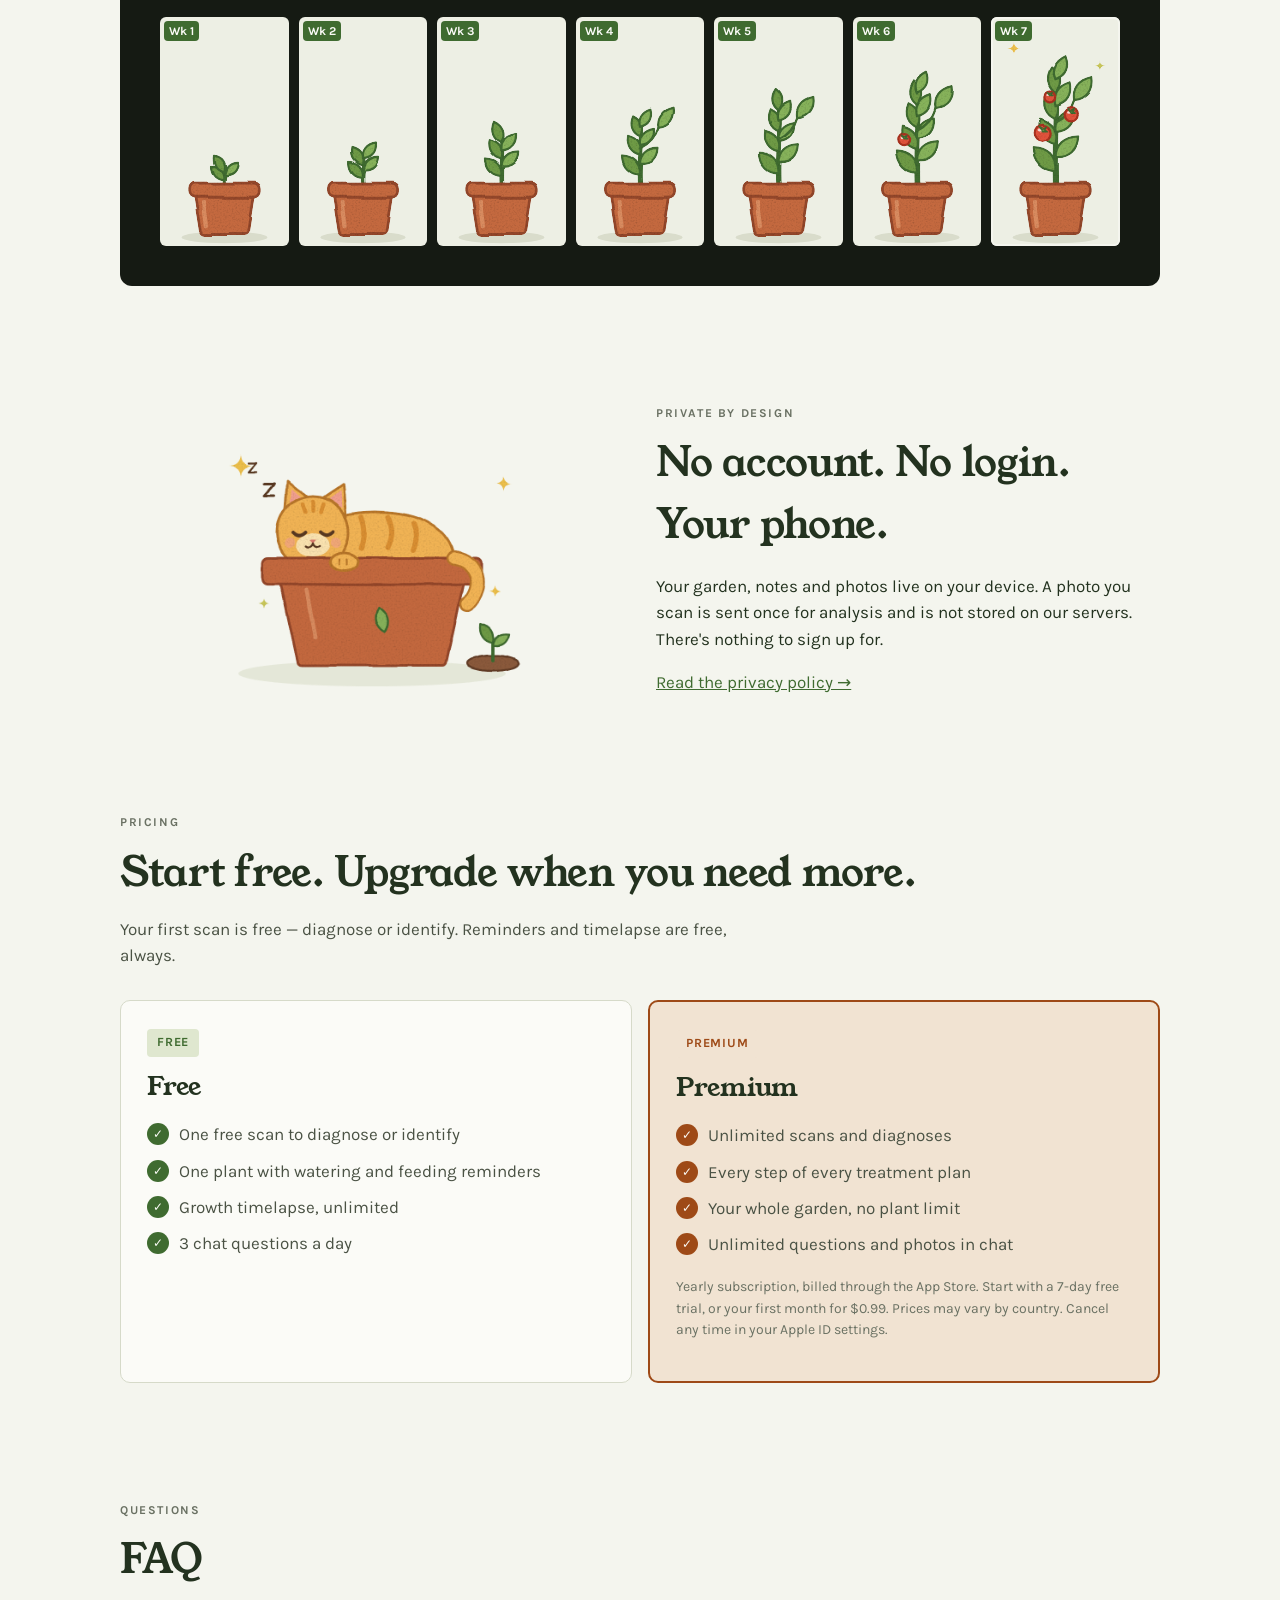
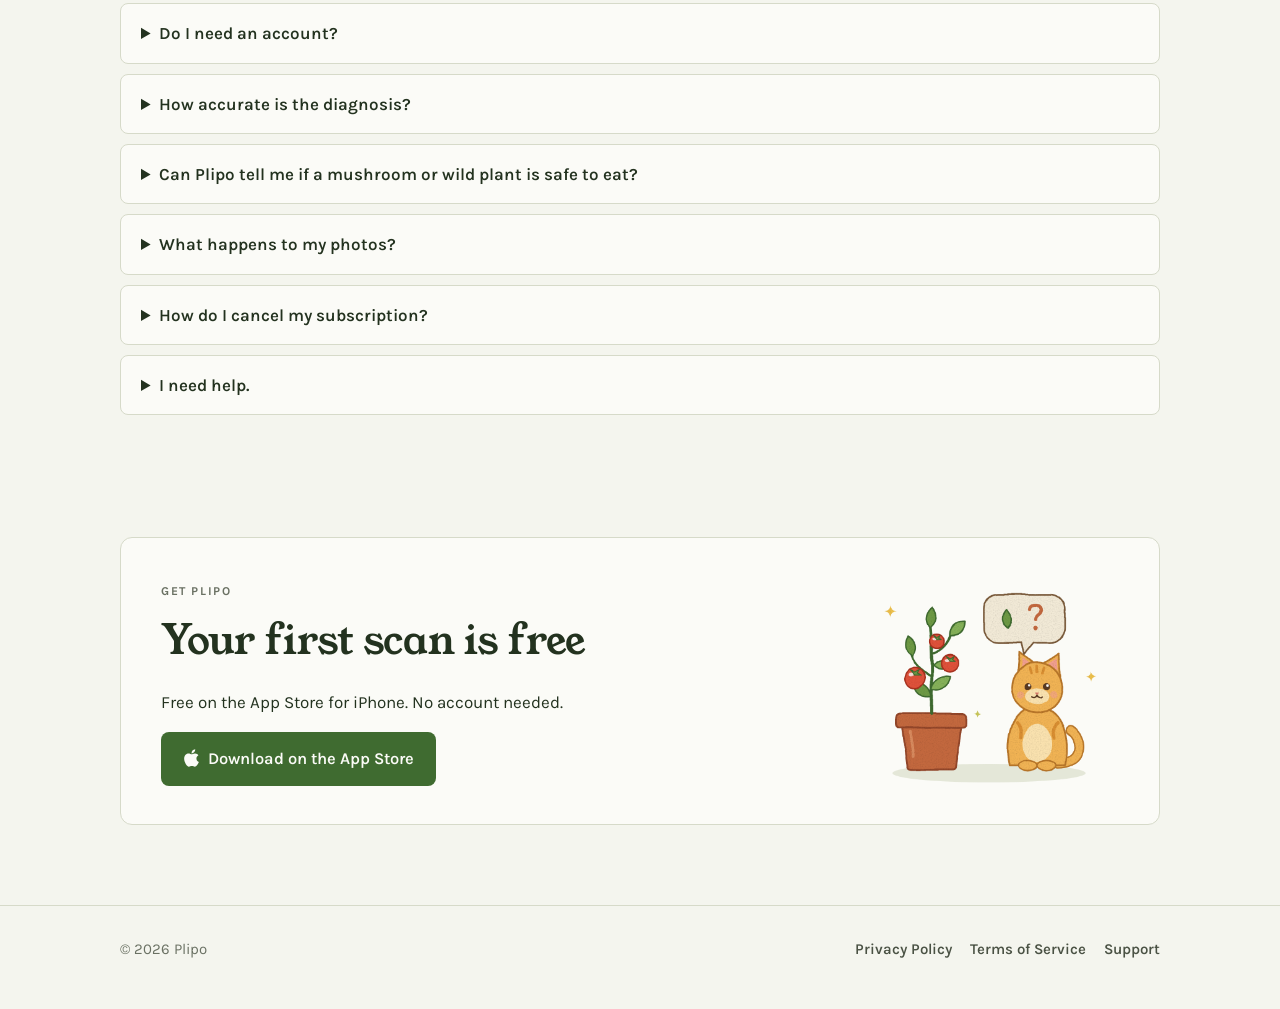
==== commit d9064369: "Rename the app to Plipo; the leaf icon as the site's mark Every Sprig on the landing page, Privacy P" ====
--- a/index.html
+++ b/index.html
@@ -3,13 +3,13 @@
 <head>
   <meta charset="utf-8">
   <meta name="viewport" content="width=device-width, initial-scale=1">
-  <title>Sprig — Plant care, diagnosis and growth timelapse</title>
-  <meta name="description" content="Scan a sick plant and find out what's wrong. Sprig builds the watering schedule, reminds you when it's due, answers your plant questions and turns weekly photos into a growth timelapse.">
-  <meta property="og:title" content="Sprig — Know what your plant needs">
+  <title>Plipo — Plant care, diagnosis and growth timelapse</title>
+  <meta name="description" content="Scan a sick plant and find out what's wrong. Plipo builds the watering schedule, reminds you when it's due, answers your plant questions and turns weekly photos into a growth timelapse.">
+  <meta property="og:title" content="Plipo — Know what your plant needs">
   <meta property="og:description" content="Diagnosis from a photo, an automatic watering schedule, a plant chat and a growth timelapse. No account needed.">
   <meta property="og:image" content="assets/img/ill_empty_timelapse.png">
-  <link rel="icon" type="image/png" href="assets/icons/ic_timelapse.png">
-  <link rel="apple-touch-icon" href="assets/icons/ic_timelapse.png">
+  <link rel="icon" type="image/png" href="assets/img/app_icon.png">
+  <link rel="apple-touch-icon" href="assets/img/app_icon.png">
   <link rel="preconnect" href="https://fonts.googleapis.com">
   <link rel="preconnect" href="https://fonts.gstatic.com" crossorigin>
   <link href="https://fonts.googleapis.com/css2?family=Karla:ital,wght@0,400;0,500;0,600;0,700;1,400&family=Young+Serif&display=swap" rel="stylesheet">
@@ -17,7 +17,7 @@
 </head>
 <body>
   <header class="wrap top">
-    <a class="brand" href="./"><span class="tile"><img src="assets/icons/ic_timelapse.png" alt=""></span><span>Sprig</span></a>
+    <a class="brand" href="./"><img class="mark" src="assets/img/app_icon.png" alt=""><span>Plipo</span></a>
     <nav>
       <a class="hide-sm" href="#features">Features</a>
       <a class="hide-sm" href="#pricing">Pricing</a>
@@ -30,7 +30,7 @@
       <div>
         <span class="overline">Plant care, in one app</span>
         <h1>Know what your plant needs</h1>
-        <p class="lead">Snap a photo of a sick plant and find out what's wrong and what to do today. Sprig builds the watering schedule, reminds you when it's due, and turns your weekly photos into a growth timelapse.</p>
+        <p class="lead">Snap a photo of a sick plant and find out what's wrong and what to do today. Plipo builds the watering schedule, reminds you when it's due, and turns your weekly photos into a growth timelapse.</p>
         <div class="cta">
           <a class="btn dark store-live" href="https://apps.apple.com/app/id6817727547"><svg class="apple" viewBox="0 0 384 512" aria-hidden="true"><path fill="currentColor" d="M318.7 268.7c-.2-36.7 16.4-64.4 50-84.8-18.8-26.9-47.2-41.7-84.7-44.6-35.5-2.8-74.3 20.7-88.5 20.7-15 0-49.4-19.7-76.4-19.7C63.3 141.2 4 184.8 4 273.5q0 39.3 14.4 81.2c12.8 36.7 59 126.7 107.2 125.2 25.2-.6 43-17.9 75.8-17.9 31.8 0 48.3 17.9 76.4 17.9 48.6-.7 90.4-82.5 102.6-119.3-65.2-30.7-61.7-90-61.7-91.9zm-56.6-164.2c27.3-32.4 24.8-61.9 24-72.5-24.1 1.4-52 16.4-67.9 34.9-17.5 19.8-27.8 44.3-25.6 71.9 26.1 2 49.9-11.4 69.5-34.3z"/></svg>Download on the App Store</a>
           <span class="btn dark store-soon"><svg class="apple" viewBox="0 0 384 512" aria-hidden="true"><path fill="currentColor" d="M318.7 268.7c-.2-36.7 16.4-64.4 50-84.8-18.8-26.9-47.2-41.7-84.7-44.6-35.5-2.8-74.3 20.7-88.5 20.7-15 0-49.4-19.7-76.4-19.7C63.3 141.2 4 184.8 4 273.5q0 39.3 14.4 81.2c12.8 36.7 59 126.7 107.2 125.2 25.2-.6 43-17.9 75.8-17.9 31.8 0 48.3 17.9 76.4 17.9 48.6-.7 90.4-82.5 102.6-119.3-65.2-30.7-61.7-90-61.7-91.9zm-56.6-164.2c27.3-32.4 24.8-61.9 24-72.5-24.1 1.4-52 16.4-67.9 34.9-17.5 19.8-27.8 44.3-25.6 71.9 26.1 2 49.9-11.4 69.5-34.3z"/></svg>Coming soon to the App Store</span>
@@ -88,7 +88,7 @@
           <div>
             <span class="overline">Free, forever</span>
             <h2>Watch a season in five seconds</h2>
-            <p>Take one photo a week from the same spot. Last week's photo shows faintly over the camera so every frame lines up. Sprig turns them into a 9:16 video ready to share.</p>
+            <p>Take one photo a week from the same spot. Last week's photo shows faintly over the camera so every frame lines up. Plipo turns them into a 9:16 video ready to share.</p>
             <span class="tag">Unlimited, and free forever.</span>
           </div>
           <div class="strip" role="img" aria-label="Seven weekly photos of one plant in the same pot, growing from a seedling to a tomato plant">
@@ -151,11 +151,11 @@
       <div class="wrap">
         <span class="overline">Questions</span>
         <h2>FAQ</h2>
-        <details><summary>Do I need an account?</summary><p>No. Sprig works without sign-up. Your purchases are tied to your Apple ID, so you can restore them on a new device from Settings → Restore purchases.</p></details>
-        <details><summary>How accurate is the diagnosis?</summary><p>Sprig uses an AI model and shows how confident it is. A clear, well-lit photo of the affected leaf gives the best result. Treat the result as guidance, not a guarantee — if a plant matters a lot to you, check with a local nursery too.</p></details>
-        <details><summary>Can Sprig tell me if a mushroom or wild plant is safe to eat?</summary><p>No, and it never will. Misidentifying something you eat can poison you. Sprig declines these questions on purpose.</p></details>
+        <details><summary>Do I need an account?</summary><p>No. Plipo works without sign-up. Your purchases are tied to your Apple ID, so you can restore them on a new device from Settings → Restore purchases.</p></details>
+        <details><summary>How accurate is the diagnosis?</summary><p>Plipo uses an AI model and shows how confident it is. A clear, well-lit photo of the affected leaf gives the best result. Treat the result as guidance, not a guarantee — if a plant matters a lot to you, check with a local nursery too.</p></details>
+        <details><summary>Can Plipo tell me if a mushroom or wild plant is safe to eat?</summary><p>No, and it never will. Misidentifying something you eat can poison you. Plipo declines these questions on purpose.</p></details>
         <details><summary>What happens to my photos?</summary><p>They stay on your phone. When you scan, the photo is sent once to be analysed and is not kept on our servers. See the <a href="privacy.html">privacy policy</a> for the details.</p></details>
-        <details><summary>How do I cancel my subscription?</summary><p>On your iPhone: Settings → your name → Subscriptions → Sprig → Cancel. You keep Premium until the end of the period you paid for.</p></details>
+        <details><summary>How do I cancel my subscription?</summary><p>On your iPhone: Settings → your name → Subscriptions → Plipo → Cancel. You keep Premium until the end of the period you paid for.</p></details>
         <details><summary>I need help.</summary><p>Email <a href="mailto:leemint2802@gmail.com">leemint2802@gmail.com</a> — a real person reads every message.</p></details>
       </div>
     </section>
@@ -163,7 +163,7 @@
       <div class="wrap">
         <div class="get">
           <div>
-            <span class="overline">Get Sprig</span>
+            <span class="overline">Get Plipo</span>
             <h2>Your first scan is free</h2>
             <p class="sub">Free on the App Store for iPhone. No account needed.</p>
             <a class="btn primary store-live" href="https://apps.apple.com/app/id6817727547"><svg class="apple" viewBox="0 0 384 512" aria-hidden="true"><path fill="currentColor" d="M318.7 268.7c-.2-36.7 16.4-64.4 50-84.8-18.8-26.9-47.2-41.7-84.7-44.6-35.5-2.8-74.3 20.7-88.5 20.7-15 0-49.4-19.7-76.4-19.7C63.3 141.2 4 184.8 4 273.5q0 39.3 14.4 81.2c12.8 36.7 59 126.7 107.2 125.2 25.2-.6 43-17.9 75.8-17.9 31.8 0 48.3 17.9 76.4 17.9 48.6-.7 90.4-82.5 102.6-119.3-65.2-30.7-61.7-90-61.7-91.9zm-56.6-164.2c27.3-32.4 24.8-61.9 24-72.5-24.1 1.4-52 16.4-67.9 34.9-17.5 19.8-27.8 44.3-25.6 71.9 26.1 2 49.9-11.4 69.5-34.3z"/></svg>Download on the App Store</a>
@@ -177,7 +177,7 @@
 
   <footer>
     <div class="wrap row">
-      <span>© 2026 Sprig</span>
+      <span>© 2026 Plipo</span>
       <nav>
         <a href="privacy.html">Privacy Policy</a>
         <a href="terms.html">Terms of Service</a>
--- a/styles.css
+++ b/styles.css
@@ -41,11 +41,7 @@
   padding-block: 18px;
 }
 .brand { display: flex; align-items: center; gap: 10px; text-decoration: none; color: var(--text-primary); }
-.brand .tile {
-  width: 40px; height: 40px; border-radius: 10px; background: var(--bg-card);
-  border: 1px solid var(--border); display: grid; place-items: center;
-}
-.brand .tile img { width: 30px; }
+.brand .mark { width: 40px; height: 40px; border-radius: 9px; display: block; }
 .brand span { font: 400 22px/1 var(--display); }
 .top nav { display: flex; gap: 20px; font-weight: 600; font-size: 15px; }
 .top nav a { color: var(--text-body); text-decoration: none; }
